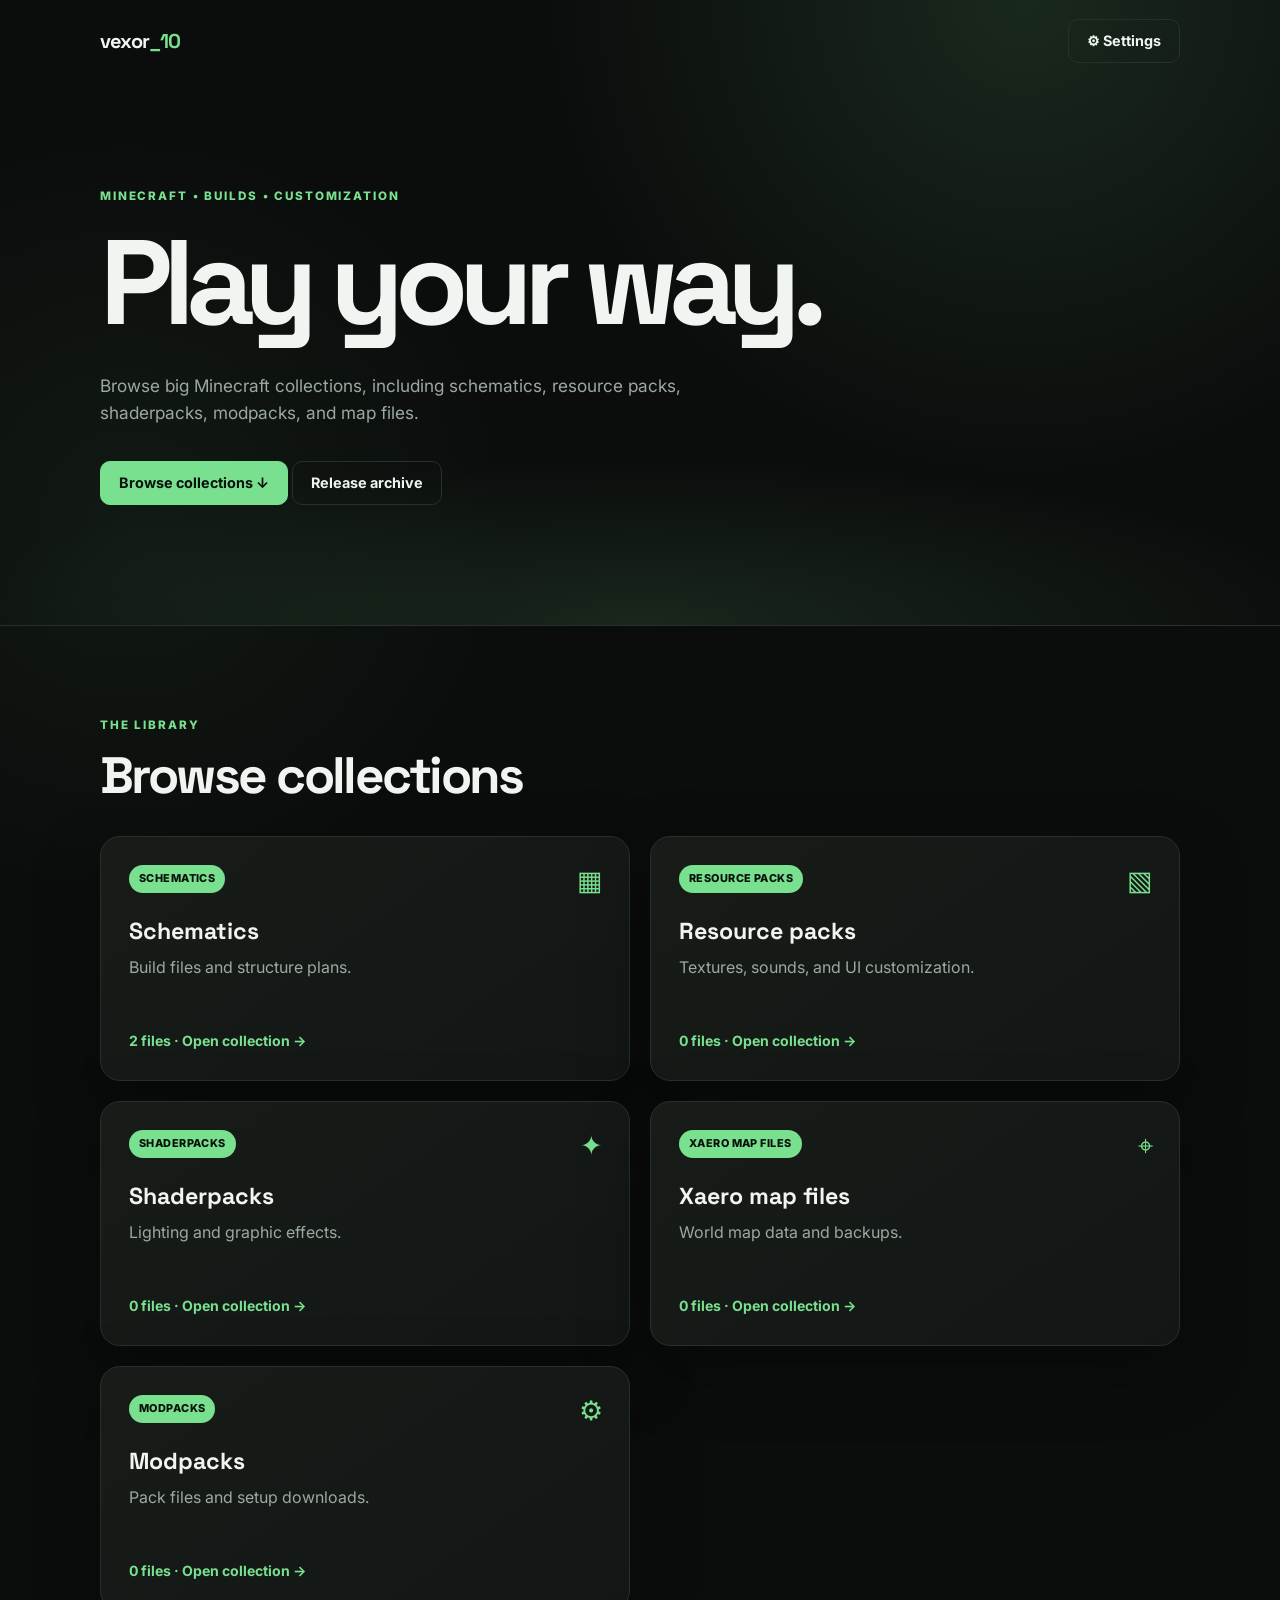
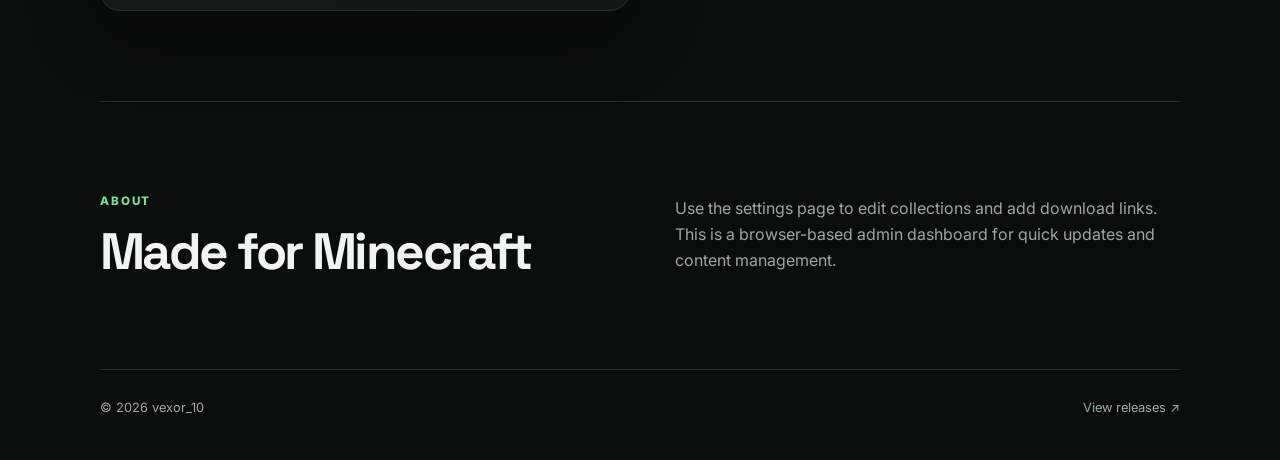
==== admin.html @ bd6b342f "Add browser-based admin settings with password gate and local content management for the Minecraft s" ====
<!doctype html>
<html lang="en">
<head>
  <meta charset="utf-8">
  <meta name="viewport" content="width=device-width, initial-scale=1">
  <meta name="description" content="Minecraft downloads and build collection by vexor_10.">
  <meta name="author" content="vexor_10">
  <meta name="robots" content="index, follow">
  <title>vexor_10 | Minecraft Downloads</title>
  <link rel="stylesheet" href="style.css">
</head>
<body>
  <header class="hero">
    <nav class="nav wrap" aria-label="Main navigation">
      <a class="brand" href="./">vexor<span>_10</span></a>
      <div class="hero-actions">
        <a class="button secondary" href="admin.html">⚙ Settings</a>
      </div>
    </nav>
    <div class="hero-content wrap">
      <p class="eyebrow">MINECRAFT • BUILDS • CUSTOMIZATION</p>
      <h1>Play your way.</h1>
      <p class="subtitle">Browse big Minecraft collections, including schematics, resource packs, shaderpacks, modpacks, and map files.</p>
      <div class="hero-actions">
        <a class="button primary" href="#collections">Browse collections ↓</a>
        <a class="button secondary" href="https://github.com/Shoaib-Ur-Rahman/Minecraft-Webpages/releases" target="_blank" rel="noopener noreferrer">Release archive</a>
      </div>
    </div>
  </header>

  <main class="wrap">
    <section id="collections" class="section">
      <div class="section-heading">
        <div><p class="eyebrow">THE LIBRARY</p><h2>Browse collections</h2></div>
      </div>
      <div id="collection-list" class="grid collection-grid"></div>
    </section>

    <section id="about" class="section info-section">
      <div><p class="eyebrow">ABOUT</p><h2>Made for Minecraft</h2></div>
      <p>Use the settings page to edit collections and add download links. This is a browser-based admin dashboard for quick updates and content management.</p>
    </section>
  </main>

  <footer class="footer wrap">
    <span>© 2026 vexor_10</span>
    <a href="https://github.com/Shoaib-Ur-Rahman/Minecraft-Webpages/releases" target="_blank" rel="noopener noreferrer">View releases ↗</a>
  </footer>

  <script src="site-data.js"></script>
  <script>
    const CATEGORY_META = {
      schematics: { title: 'Schematics', icon: '▦', description: 'Build files and structure plans.' },
      'resource-packs': { title: 'Resource packs', icon: '▧', description: 'Textures, sounds, and UI customization.' },
      shaderpacks: { title: 'Shaderpacks', icon: '✦', description: 'Lighting and graphic effects.' },
      'xaero-maps': { title: 'Xaero map files', icon: '⌖', description: 'World map data and backups.' },
      modpacks: { title: 'Modpacks', icon: '⚙', description: 'Pack files and setup downloads.' }
    };

    function renderCollections() {
      const data = window.MINECRAFT_SITE.loadData();
      const groups = {};
      data.files.forEach((file) => {
        if (!groups[file.category]) groups[file.category] = [];
        groups[file.category].push(file);
      });

      const collectionList = document.getElementById('collection-list');
      collectionList.innerHTML = Object.keys(CATEGORY_META).map((category) => {
        const meta = CATEGORY_META[category];
        const count = (groups[category] || []).length;
        return `
          <a class="card collection-card" href="${category}.html">
            <span class="tag">${meta.title.toUpperCase()}</span>
            <span class="collection-icon">${meta.icon}</span>
            <h3>${meta.title}</h3>
            <p>${meta.description}</p>
            <span class="collection-link">${count} file${count === 1 ? '' : 's'} · Open collection →</span>
          </a>
        `;
      }).join('');
    }

    renderCollections();
  </script>
</body>
</html>
---- style.css ----
@import url('https://fonts.googleapis.com/css2?family=Inter:wght@400;500;600;700;800&family=Space+Grotesk:wght@500;600;700&display=swap');
:root { --bg:#0b0d0c; --panel:#121614; --panel-2:#171c19; --text:#f1f5f2; --muted:#9ca9a1; --accent:#78e08f; --accent-2:#b9f6c5; --line:#28302b; --shadow:0 24px 70px rgba(0,0,0,.32); }
* { box-sizing:border-box; }
html { scroll-behavior:smooth; }
body { margin:0; color:var(--text); background:radial-gradient(circle at 80% 0%,rgba(120,224,143,.13),transparent 30rem),radial-gradient(circle at 10% 25%,rgba(120,224,143,.06),transparent 24rem),var(--bg); font-family:Inter,sans-serif; line-height:1.6; }
a { color:inherit; text-decoration:none; }
a:focus-visible,button:focus-visible { outline:2px solid var(--accent); outline-offset:4px; }
.wrap { width:min(1080px,calc(100% - 40px)); margin:0 auto; }
.hero { min-height:560px; border-bottom:1px solid var(--line); position:relative; overflow:hidden; }
.hero::after { content:""; position:absolute; inset:auto -10% -180px; height:360px; background:radial-gradient(ellipse,rgba(120,224,143,.12),transparent 65%); pointer-events:none; }
.nav { height:82px; display:flex; align-items:center; justify-content:space-between; position:relative; z-index:5; }
.brand { font-family:"Space Grotesk",sans-serif; font-size:1.25rem; font-weight:700; letter-spacing:-.04em; }.brand span { color:var(--accent); }
.menu-button { width:42px; height:42px; border:1px solid var(--line); border-radius:10px; background:var(--panel); color:var(--text); cursor:pointer; font-size:1.1rem; }
.menu-button:hover { border-color:var(--accent); color:var(--accent); }
.site-menu { position:absolute; right:0; top:68px; min-width:190px; padding:8px; border:1px solid var(--line); border-radius:14px; background:rgba(18,22,20,.97); box-shadow:var(--shadow); }.site-menu[hidden] { display:none; }
.site-menu a { display:block; padding:10px 12px; border-radius:8px; color:var(--muted); font-size:.85rem; font-weight:600; }.site-menu a:hover { background:var(--panel-2); color:var(--accent); }
.hero-content { padding:105px 0 120px; position:relative; z-index:1; }.eyebrow { margin:0 0 14px; color:var(--accent); font-size:.73rem; font-weight:800; letter-spacing:.16em; }
h1,h2,h3 { font-family:"Space Grotesk",sans-serif; line-height:1.05; margin:0; }h1 { max-width:800px; font-size:clamp(4rem,10vw,7.5rem); letter-spacing:-.075em; }h2 { font-size:clamp(2rem,5vw,3.2rem); letter-spacing:-.05em; }h3 { font-size:1.45rem; }
.subtitle { max-width:650px; color:var(--muted); font-size:1.08rem; margin:26px 0 34px; }
.button { display:inline-flex; align-items:center; justify-content:center; min-height:44px; padding:0 18px; border-radius:10px; border:1px solid var(--line); font-weight:700; font-size:.9rem; transition:transform .2s,background .2s,border-color .2s; }.button:hover { transform:translateY(-2px); }.primary { background:var(--accent); color:#08100a; border-color:var(--accent); }.primary:hover { background:var(--accent-2); }.secondary { background:transparent; color:var(--text); }.secondary:hover { border-color:var(--accent); color:var(--accent); }
.section { padding:90px 0; }.section-heading { display:flex; align-items:end; justify-content:space-between; gap:20px; margin-bottom:34px; }
.grid { display:grid; grid-template-columns:repeat(2,minmax(0,1fr)); gap:20px; }.card { background:linear-gradient(145deg,var(--panel-2),var(--panel)); border:1px solid var(--line); border-radius:20px; padding:28px; box-shadow:var(--shadow); }
.collection-card { min-height:245px; display:flex; flex-direction:column; position:relative; transition:transform .2s,border-color .2s; }.collection-card:hover { transform:translateY(-4px); border-color:var(--accent); }.collection-card .tag { align-self:flex-start; color:#08100a; background:var(--accent); border-radius:999px; padding:5px 10px; font-size:.68rem; font-weight:800; letter-spacing:.04em; }.collection-icon { position:absolute; top:22px; right:26px; font-size:1.7rem; color:var(--accent); }.collection-card h3 { margin-top:26px; }.collection-card p { color:var(--muted); margin:12px 0 22px; }.collection-link { margin-top:auto; color:var(--accent); font-size:.88rem; font-weight:700; }
.info-section { border-top:1px solid var(--line); display:grid; grid-template-columns:1fr 1fr; gap:70px; align-items:start; }.info-section>p { color:var(--muted); max-width:560px; margin:4px 0 0; }
.footer { padding:28px 0 42px; border-top:1px solid var(--line); color:var(--muted); font-size:.8rem; display:flex; justify-content:space-between; gap:20px; }.footer a:hover { color:var(--accent); }
/* Collection pages */
.breadcrumb { display:inline-block; color:var(--accent); font-size:.9rem; font-weight:700; margin-bottom:22px; }.catalog-status { color:var(--muted); margin:0 0 24px; }.file-grid { display:grid; grid-template-columns:repeat(auto-fit,minmax(min(100%,280px),1fr)); gap:18px; }.file-card { display:flex; flex-direction:column; min-height:260px; padding:22px; background:linear-gradient(145deg,var(--panel-2),var(--panel)); border:1px solid var(--line); border-radius:17px; box-shadow:var(--shadow); }.file-card h3 { font-size:1.15rem; overflow-wrap:anywhere; margin:12px 0 8px; }.file-card p { color:var(--muted); font-size:.84rem; margin:0 0 18px; }.file-kind { color:var(--accent); font-size:.7rem; font-weight:800; letter-spacing:.1em; text-transform:uppercase; }.file-preview { display:block; width:100%; max-height:190px; object-fit:cover; border-radius:11px; margin:0 0 14px; }.file-card .button { margin-top:auto; align-self:flex-start; }.empty-message { color:var(--muted); border:1px dashed var(--line); border-radius:14px; padding:20px; }.catalog-tools { display:flex; flex-wrap:wrap; gap:12px; align-items:center; margin-bottom:25px; }.catalog-search { min-height:44px; flex:1 1 240px; padding:0 14px; color:var(--text); background:var(--panel); border:1px solid var(--line); border-radius:10px; font:inherit; }.catalog-count { color:var(--muted); font-size:.85rem; }
@media(max-width:700px) { .wrap{width:min(100% - 28px,1080px)}.hero{min-height:520px}.hero-content{padding-top:85px}h1{font-size:clamp(3.5rem,19vw,6rem)}.section{padding:68px 0}.grid,.info-section{grid-template-columns:1fr}.info-section{gap:24px}.collection-card{min-height:220px} }
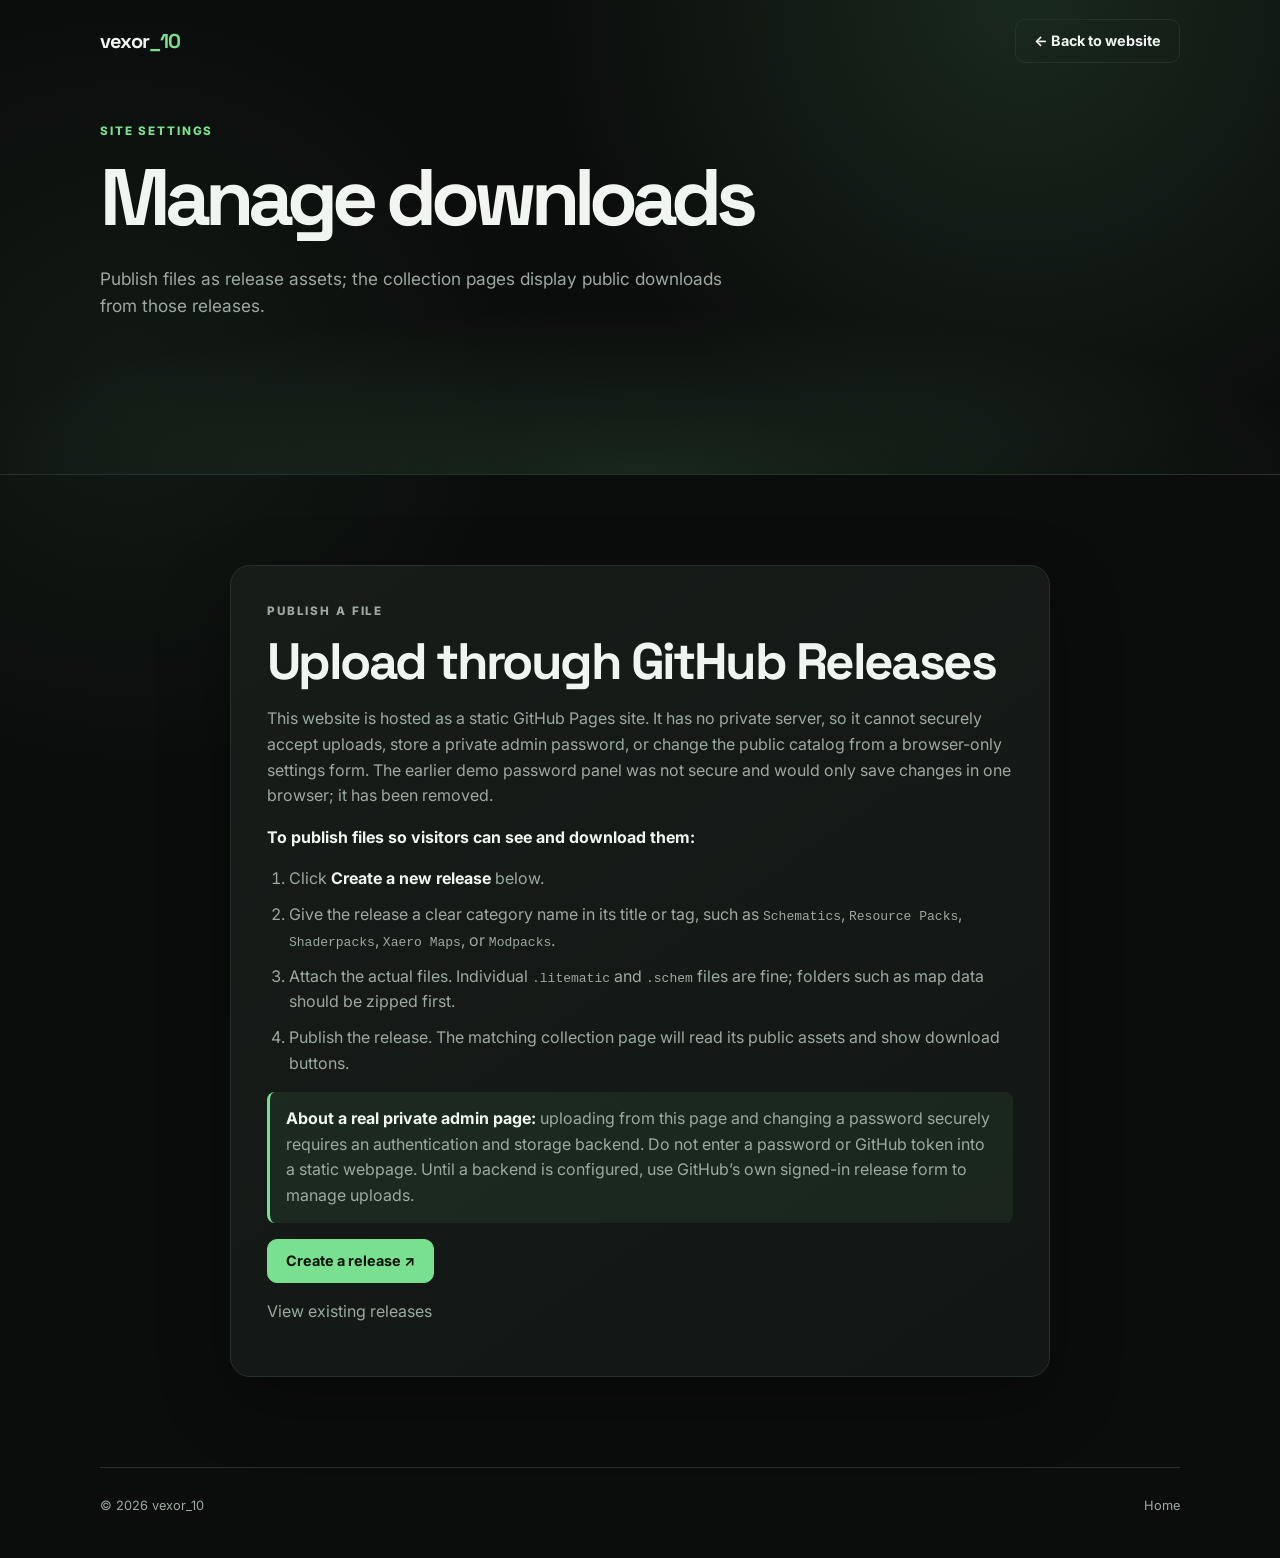
==== commit b9adaa51: "Fix Settings navigation and replace insecure browser-only admin with safe publishing instructions" ====
--- a/admin.html
+++ b/admin.html
@@ -3,85 +3,50 @@
 <head>
   <meta charset="utf-8">
   <meta name="viewport" content="width=device-width, initial-scale=1">
-  <meta name="description" content="Minecraft downloads and build collection by vexor_10.">
-  <meta name="author" content="vexor_10">
-  <meta name="robots" content="index, follow">
-  <title>vexor_10 | Minecraft Downloads</title>
+  <meta name="description" content="Settings and publishing instructions for the vexor_10 Minecraft downloads website.">
+  <meta name="robots" content="noindex, nofollow">
+  <title>Settings | vexor_10 Minecraft Downloads</title>
   <link rel="stylesheet" href="style.css">
+  <style>
+    .settings-content { max-width: 820px; margin: 0 auto; }
+    .settings-card { padding: clamp(22px, 5vw, 36px); background: linear-gradient(145deg, var(--panel-2), var(--panel)); border: 1px solid var(--line); border-radius: 20px; box-shadow: var(--shadow); }
+    .settings-card h2 { margin-bottom: 18px; }
+    .settings-card p, .settings-card li { color: var(--muted); }
+    .settings-card strong { color: var(--text); }
+    .settings-card ol { padding-left: 22px; }
+    .settings-card li { margin: 10px 0; }
+    .warning { padding: 14px 16px; border-left: 3px solid var(--accent); background: rgba(120,224,143,.08); border-radius: 8px; }
+  </style>
 </head>
 <body>
-  <header class="hero">
+  <header class="hero" style="min-height: 330px;">
     <nav class="nav wrap" aria-label="Main navigation">
       <a class="brand" href="./">vexor<span>_10</span></a>
-      <div class="hero-actions">
-        <a class="button secondary" href="admin.html">⚙ Settings</a>
-      </div>
+      <a class="button secondary" href="./">← Back to website</a>
     </nav>
-    <div class="hero-content wrap">
-      <p class="eyebrow">MINECRAFT • BUILDS • CUSTOMIZATION</p>
-      <h1>Play your way.</h1>
-      <p class="subtitle">Browse big Minecraft collections, including schematics, resource packs, shaderpacks, modpacks, and map files.</p>
-      <div class="hero-actions">
-        <a class="button primary" href="#collections">Browse collections ↓</a>
-        <a class="button secondary" href="https://github.com/Shoaib-Ur-Rahman/Minecraft-Webpages/releases" target="_blank" rel="noopener noreferrer">Release archive</a>
-      </div>
+    <div class="hero-content wrap" style="padding-top: 40px;">
+      <p class="eyebrow">SITE SETTINGS</p>
+      <h1 style="font-size:clamp(3rem,8vw,5rem)">Manage downloads</h1>
+      <p class="subtitle">Publish files as release assets; the collection pages display public downloads from those releases.</p>
     </div>
   </header>
-
-  <main class="wrap">
-    <section id="collections" class="section">
-      <div class="section-heading">
-        <div><p class="eyebrow">THE LIBRARY</p><h2>Browse collections</h2></div>
-      </div>
-      <div id="collection-list" class="grid collection-grid"></div>
-    </section>
-
-    <section id="about" class="section info-section">
-      <div><p class="eyebrow">ABOUT</p><h2>Made for Minecraft</h2></div>
-      <p>Use the settings page to edit collections and add download links. This is a browser-based admin dashboard for quick updates and content management.</p>
+  <main class="wrap section settings-content">
+    <section class="settings-card" aria-labelledby="upload-heading">
+      <p class="eyebrow">PUBLISH A FILE</p>
+      <h2 id="upload-heading">Upload through GitHub Releases</h2>
+      <p>This website is hosted as a static GitHub Pages site. It has no private server, so it cannot securely accept uploads, store a private admin password, or change the public catalog from a browser-only settings form. The earlier demo password panel was not secure and would only save changes in one browser; it has been removed.</p>
+      <p><strong>To publish files so visitors can see and download them:</strong></p>
+      <ol>
+        <li>Click <strong>Create a new release</strong> below.</li>
+        <li>Give the release a clear category name in its title or tag, such as <code>Schematics</code>, <code>Resource Packs</code>, <code>Shaderpacks</code>, <code>Xaero Maps</code>, or <code>Modpacks</code>.</li>
+        <li>Attach the actual files. Individual <code>.litematic</code> and <code>.schem</code> files are fine; folders such as map data should be zipped first.</li>
+        <li>Publish the release. The matching collection page will read its public assets and show download buttons.</li>
+      </ol>
+      <p class="warning"><strong>About a real private admin page:</strong> uploading from this page and changing a password securely requires an authentication and storage backend. Do not enter a password or GitHub token into a static webpage. Until a backend is configured, use GitHub’s own signed-in release form to manage uploads.</p>
+      <p><a class="button primary" href="https://github.com/Shoaib-Ur-Rahman/Minecraft-Webpages/releases/new" target="_blank" rel="noopener noreferrer">Create a release ↗</a></p>
+      <p><a href="https://github.com/Shoaib-Ur-Rahman/Minecraft-Webpages/releases" target="_blank" rel="noopener noreferrer">View existing releases</a></p>
     </section>
   </main>
-
-  <footer class="footer wrap">
-    <span>© 2026 vexor_10</span>
-    <a href="https://github.com/Shoaib-Ur-Rahman/Minecraft-Webpages/releases" target="_blank" rel="noopener noreferrer">View releases ↗</a>
-  </footer>
-
-  <script src="site-data.js"></script>
-  <script>
-    const CATEGORY_META = {
-      schematics: { title: 'Schematics', icon: '▦', description: 'Build files and structure plans.' },
-      'resource-packs': { title: 'Resource packs', icon: '▧', description: 'Textures, sounds, and UI customization.' },
-      shaderpacks: { title: 'Shaderpacks', icon: '✦', description: 'Lighting and graphic effects.' },
-      'xaero-maps': { title: 'Xaero map files', icon: '⌖', description: 'World map data and backups.' },
-      modpacks: { title: 'Modpacks', icon: '⚙', description: 'Pack files and setup downloads.' }
-    };
-
-    function renderCollections() {
-      const data = window.MINECRAFT_SITE.loadData();
-      const groups = {};
-      data.files.forEach((file) => {
-        if (!groups[file.category]) groups[file.category] = [];
-        groups[file.category].push(file);
-      });
-
-      const collectionList = document.getElementById('collection-list');
-      collectionList.innerHTML = Object.keys(CATEGORY_META).map((category) => {
-        const meta = CATEGORY_META[category];
-        const count = (groups[category] || []).length;
-        return `
-          <a class="card collection-card" href="${category}.html">
-            <span class="tag">${meta.title.toUpperCase()}</span>
-            <span class="collection-icon">${meta.icon}</span>
-            <h3>${meta.title}</h3>
-            <p>${meta.description}</p>
-            <span class="collection-link">${count} file${count === 1 ? '' : 's'} · Open collection →</span>
-          </a>
-        `;
-      }).join('');
-    }
-
-    renderCollections();
-  </script>
+  <footer class="footer wrap"><span>© 2026 vexor_10</span><a href="./">Home</a></footer>
 </body>
 </html>
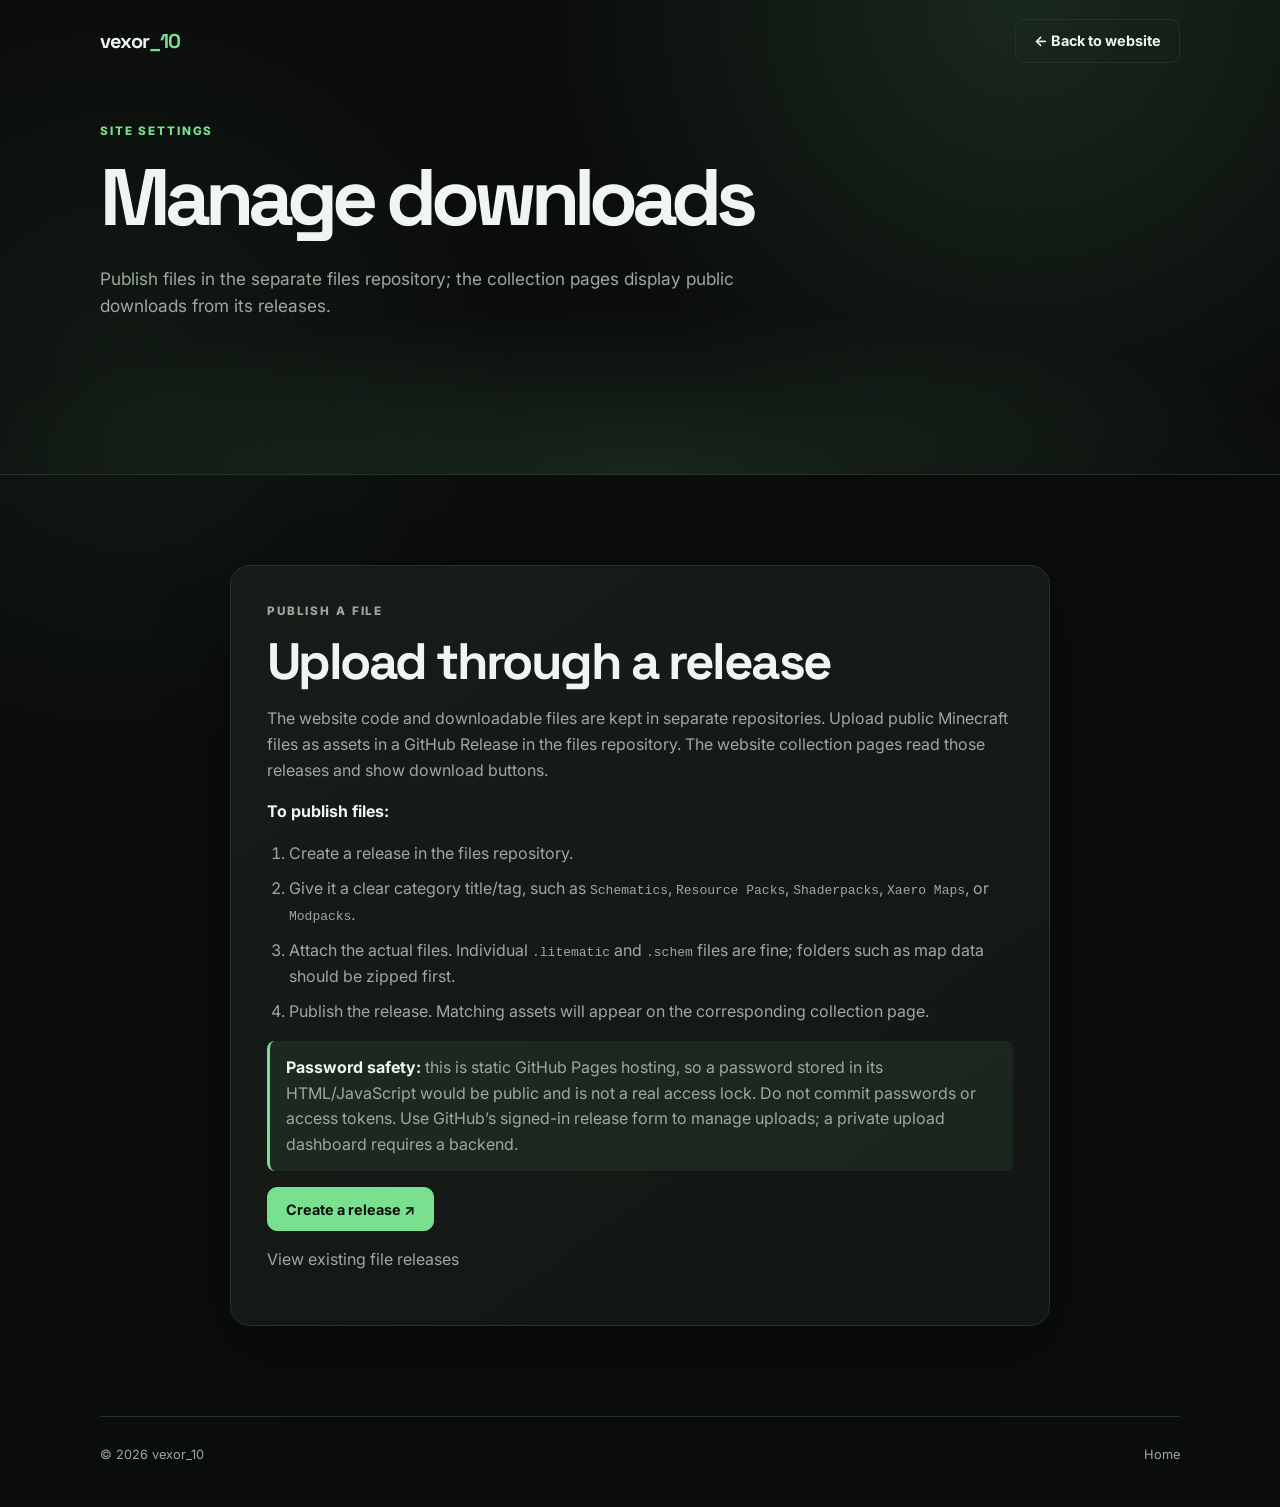
==== commit 3bbbb347: "Use Minecraft_Files releases as the source for public website downloads" ====
--- a/admin.html
+++ b/admin.html
@@ -27,24 +27,24 @@
     <div class="hero-content wrap" style="padding-top: 40px;">
       <p class="eyebrow">SITE SETTINGS</p>
       <h1 style="font-size:clamp(3rem,8vw,5rem)">Manage downloads</h1>
-      <p class="subtitle">Publish files as release assets; the collection pages display public downloads from those releases.</p>
+      <p class="subtitle">Publish files in the separate files repository; the collection pages display public downloads from its releases.</p>
     </div>
   </header>
   <main class="wrap section settings-content">
     <section class="settings-card" aria-labelledby="upload-heading">
       <p class="eyebrow">PUBLISH A FILE</p>
-      <h2 id="upload-heading">Upload through GitHub Releases</h2>
-      <p>This website is hosted as a static GitHub Pages site. It has no private server, so it cannot securely accept uploads, store a private admin password, or change the public catalog from a browser-only settings form. The earlier demo password panel was not secure and would only save changes in one browser; it has been removed.</p>
-      <p><strong>To publish files so visitors can see and download them:</strong></p>
+      <h2 id="upload-heading">Upload through a release</h2>
+      <p>The website code and downloadable files are kept in separate repositories. Upload public Minecraft files as assets in a GitHub Release in the files repository. The website collection pages read those releases and show download buttons.</p>
+      <p><strong>To publish files:</strong></p>
       <ol>
-        <li>Click <strong>Create a new release</strong> below.</li>
-        <li>Give the release a clear category name in its title or tag, such as <code>Schematics</code>, <code>Resource Packs</code>, <code>Shaderpacks</code>, <code>Xaero Maps</code>, or <code>Modpacks</code>.</li>
+        <li>Create a release in the files repository.</li>
+        <li>Give it a clear category title/tag, such as <code>Schematics</code>, <code>Resource Packs</code>, <code>Shaderpacks</code>, <code>Xaero Maps</code>, or <code>Modpacks</code>.</li>
         <li>Attach the actual files. Individual <code>.litematic</code> and <code>.schem</code> files are fine; folders such as map data should be zipped first.</li>
-        <li>Publish the release. The matching collection page will read its public assets and show download buttons.</li>
+        <li>Publish the release. Matching assets will appear on the corresponding collection page.</li>
       </ol>
-      <p class="warning"><strong>About a real private admin page:</strong> uploading from this page and changing a password securely requires an authentication and storage backend. Do not enter a password or GitHub token into a static webpage. Until a backend is configured, use GitHub’s own signed-in release form to manage uploads.</p>
-      <p><a class="button primary" href="https://github.com/Shoaib-Ur-Rahman/Minecraft-Webpages/releases/new" target="_blank" rel="noopener noreferrer">Create a release ↗</a></p>
-      <p><a href="https://github.com/Shoaib-Ur-Rahman/Minecraft-Webpages/releases" target="_blank" rel="noopener noreferrer">View existing releases</a></p>
+      <p class="warning"><strong>Password safety:</strong> this is static GitHub Pages hosting, so a password stored in its HTML/JavaScript would be public and is not a real access lock. Do not commit passwords or access tokens. Use GitHub’s signed-in release form to manage uploads; a private upload dashboard requires a backend.</p>
+      <p><a class="button primary" href="https://github.com/Shoaib-Ur-Rahman/Minecraft_Files/releases/new" target="_blank" rel="noopener noreferrer">Create a release ↗</a></p>
+      <p><a href="https://github.com/Shoaib-Ur-Rahman/Minecraft_Files/releases" target="_blank" rel="noopener noreferrer">View existing file releases</a></p>
     </section>
   </main>
   <footer class="footer wrap"><span>© 2026 vexor_10</span><a href="./">Home</a></footer>
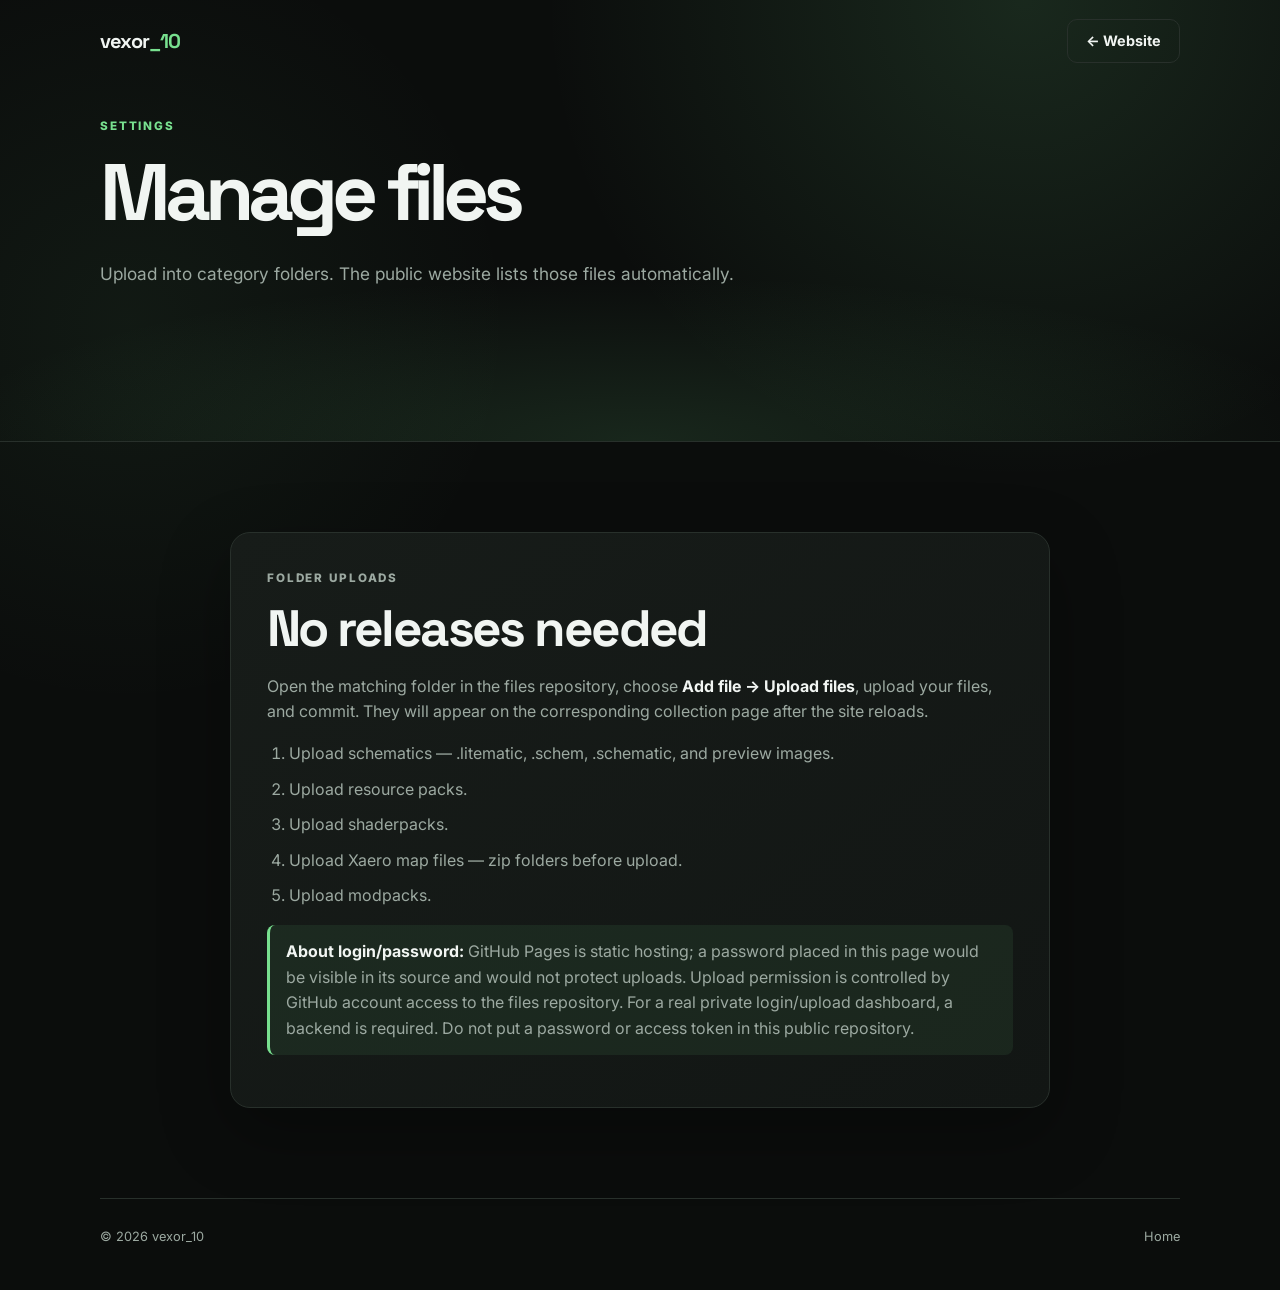
==== commit 57966ba9: "Switch catalog to category folders and remove public repository/release links" ====
--- a/admin.html
+++ b/admin.html
@@ -1,52 +1,26 @@
 <!doctype html>
 <html lang="en">
 <head>
-  <meta charset="utf-8">
-  <meta name="viewport" content="width=device-width, initial-scale=1">
-  <meta name="description" content="Settings and publishing instructions for the vexor_10 Minecraft downloads website.">
-  <meta name="robots" content="noindex, nofollow">
-  <title>Settings | vexor_10 Minecraft Downloads</title>
-  <link rel="stylesheet" href="style.css">
+  <meta charset="utf-8"><meta name="viewport" content="width=device-width, initial-scale=1">
+  <meta name="description" content="Settings for the vexor_10 Minecraft download catalog."><meta name="robots" content="noindex, nofollow">
+  <title>Settings | vexor_10</title><link rel="stylesheet" href="style.css">
   <style>
-    .settings-content { max-width: 820px; margin: 0 auto; }
-    .settings-card { padding: clamp(22px, 5vw, 36px); background: linear-gradient(145deg, var(--panel-2), var(--panel)); border: 1px solid var(--line); border-radius: 20px; box-shadow: var(--shadow); }
-    .settings-card h2 { margin-bottom: 18px; }
-    .settings-card p, .settings-card li { color: var(--muted); }
-    .settings-card strong { color: var(--text); }
-    .settings-card ol { padding-left: 22px; }
-    .settings-card li { margin: 10px 0; }
-    .warning { padding: 14px 16px; border-left: 3px solid var(--accent); background: rgba(120,224,143,.08); border-radius: 8px; }
+    .settings-content{max-width:820px;margin:0 auto}.settings-card{padding:clamp(22px,5vw,36px);background:linear-gradient(145deg,var(--panel-2),var(--panel));border:1px solid var(--line);border-radius:20px;box-shadow:var(--shadow)}.settings-card h2{margin-bottom:18px}.settings-card p,.settings-card li{color:var(--muted)}.settings-card strong{color:var(--text)}.settings-card ol{padding-left:22px}.settings-card li{margin:10px 0}.notice{padding:14px 16px;border-left:3px solid var(--accent);background:rgba(120,224,143,.08);border-radius:8px}
   </style>
 </head>
 <body>
-  <header class="hero" style="min-height: 330px;">
-    <nav class="nav wrap" aria-label="Main navigation">
-      <a class="brand" href="./">vexor<span>_10</span></a>
-      <a class="button secondary" href="./">← Back to website</a>
-    </nav>
-    <div class="hero-content wrap" style="padding-top: 40px;">
-      <p class="eyebrow">SITE SETTINGS</p>
-      <h1 style="font-size:clamp(3rem,8vw,5rem)">Manage downloads</h1>
-      <p class="subtitle">Publish files in the separate files repository; the collection pages display public downloads from its releases.</p>
-    </div>
-  </header>
-  <main class="wrap section settings-content">
-    <section class="settings-card" aria-labelledby="upload-heading">
-      <p class="eyebrow">PUBLISH A FILE</p>
-      <h2 id="upload-heading">Upload through a release</h2>
-      <p>The website code and downloadable files are kept in separate repositories. Upload public Minecraft files as assets in a GitHub Release in the files repository. The website collection pages read those releases and show download buttons.</p>
-      <p><strong>To publish files:</strong></p>
-      <ol>
-        <li>Create a release in the files repository.</li>
-        <li>Give it a clear category title/tag, such as <code>Schematics</code>, <code>Resource Packs</code>, <code>Shaderpacks</code>, <code>Xaero Maps</code>, or <code>Modpacks</code>.</li>
-        <li>Attach the actual files. Individual <code>.litematic</code> and <code>.schem</code> files are fine; folders such as map data should be zipped first.</li>
-        <li>Publish the release. Matching assets will appear on the corresponding collection page.</li>
-      </ol>
-      <p class="warning"><strong>Password safety:</strong> this is static GitHub Pages hosting, so a password stored in its HTML/JavaScript would be public and is not a real access lock. Do not commit passwords or access tokens. Use GitHub’s signed-in release form to manage uploads; a private upload dashboard requires a backend.</p>
-      <p><a class="button primary" href="https://github.com/Shoaib-Ur-Rahman/Minecraft_Files/releases/new" target="_blank" rel="noopener noreferrer">Create a release ↗</a></p>
-      <p><a href="https://github.com/Shoaib-Ur-Rahman/Minecraft_Files/releases" target="_blank" rel="noopener noreferrer">View existing file releases</a></p>
-    </section>
-  </main>
+  <header class="hero" style="min-height:320px"><nav class="nav wrap" aria-label="Main navigation"><a class="brand" href="./">vexor<span>_10</span></a><a class="button secondary" href="./">← Website</a></nav><div class="hero-content wrap" style="padding-top:35px"><p class="eyebrow">SETTINGS</p><h1 style="font-size:clamp(3rem,8vw,5rem)">Manage files</h1><p class="subtitle">Upload into category folders. The public website lists those files automatically.</p></div></header>
+  <main class="wrap section settings-content"><section class="settings-card"><p class="eyebrow">FOLDER UPLOADS</p><h2>No releases needed</h2>
+    <p>Open the matching folder in the files repository, choose <strong>Add file → Upload files</strong>, upload your files, and commit. They will appear on the corresponding collection page after the site reloads.</p>
+    <ol>
+      <li><a href="https://github.com/Shoaib-Ur-Rahman/Minecraft_Files/tree/main/schematics">Upload schematics</a> — .litematic, .schem, .schematic, and preview images.</li>
+      <li><a href="https://github.com/Shoaib-Ur-Rahman/Minecraft_Files/tree/main/resource-packs">Upload resource packs</a>.</li>
+      <li><a href="https://github.com/Shoaib-Ur-Rahman/Minecraft_Files/tree/main/shaderpacks">Upload shaderpacks</a>.</li>
+      <li><a href="https://github.com/Shoaib-Ur-Rahman/Minecraft_Files/tree/main/xaero-maps">Upload Xaero map files</a> — zip folders before upload.</li>
+      <li><a href="https://github.com/Shoaib-Ur-Rahman/Minecraft_Files/tree/main/modpacks">Upload modpacks</a>.</li>
+    </ol>
+    <p class="notice"><strong>About login/password:</strong> GitHub Pages is static hosting; a password placed in this page would be visible in its source and would not protect uploads. Upload permission is controlled by GitHub account access to the files repository. For a real private login/upload dashboard, a backend is required. Do not put a password or access token in this public repository.</p>
+  </section></main>
   <footer class="footer wrap"><span>© 2026 vexor_10</span><a href="./">Home</a></footer>
 </body>
 </html>
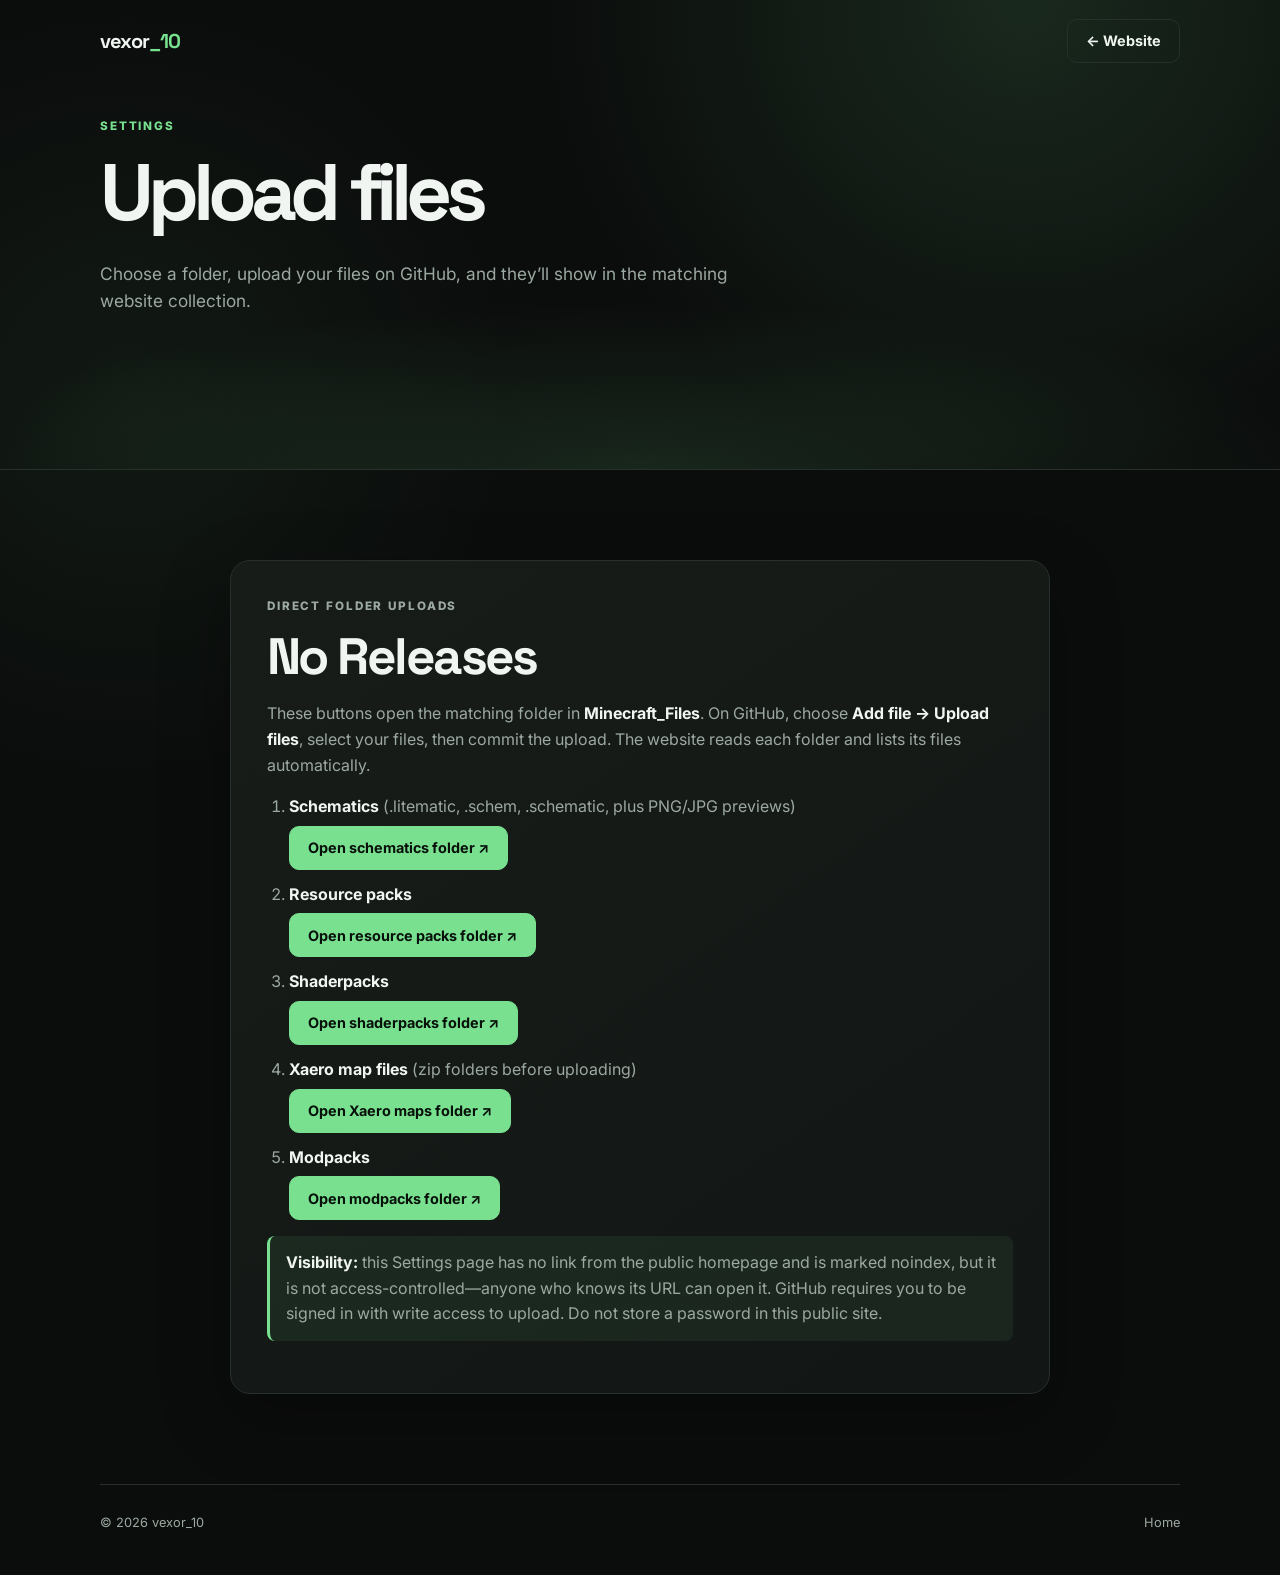
==== commit a5e7c17d: "Hide Settings from homepage and use direct category-folder upload links" ====
--- a/admin.html
+++ b/admin.html
@@ -1,26 +1,43 @@
 <!doctype html>
 <html lang="en">
 <head>
-  <meta charset="utf-8"><meta name="viewport" content="width=device-width, initial-scale=1">
-  <meta name="description" content="Settings for the vexor_10 Minecraft download catalog."><meta name="robots" content="noindex, nofollow">
-  <title>Settings | vexor_10</title><link rel="stylesheet" href="style.css">
+  <meta charset="utf-8">
+  <meta name="viewport" content="width=device-width, initial-scale=1">
+  <meta name="description" content="Private-by-link folder upload shortcuts for the vexor_10 Minecraft catalog.">
+  <meta name="robots" content="noindex, nofollow">
+  <title>Settings | vexor_10</title>
+  <link rel="stylesheet" href="style.css">
   <style>
-    .settings-content{max-width:820px;margin:0 auto}.settings-card{padding:clamp(22px,5vw,36px);background:linear-gradient(145deg,var(--panel-2),var(--panel));border:1px solid var(--line);border-radius:20px;box-shadow:var(--shadow)}.settings-card h2{margin-bottom:18px}.settings-card p,.settings-card li{color:var(--muted)}.settings-card strong{color:var(--text)}.settings-card ol{padding-left:22px}.settings-card li{margin:10px 0}.notice{padding:14px 16px;border-left:3px solid var(--accent);background:rgba(120,224,143,.08);border-radius:8px}
+    .settings-content { max-width: 820px; margin: 0 auto; }
+    .settings-card { padding: clamp(22px, 5vw, 36px); background: linear-gradient(145deg, var(--panel-2), var(--panel)); border: 1px solid var(--line); border-radius: 20px; box-shadow: var(--shadow); }
+    .settings-card h2 { margin-bottom: 18px; }
+    .settings-card p, .settings-card li { color: var(--muted); }
+    .settings-card strong { color: var(--text); }
+    .settings-card ol { padding-left: 22px; }
+    .settings-card li { margin: 12px 0; }
+    .folder-link { margin: 6px 0 0; }
+    .notice { padding: 14px 16px; border-left: 3px solid var(--accent); background: rgba(120,224,143,.08); border-radius: 8px; }
   </style>
 </head>
 <body>
-  <header class="hero" style="min-height:320px"><nav class="nav wrap" aria-label="Main navigation"><a class="brand" href="./">vexor<span>_10</span></a><a class="button secondary" href="./">← Website</a></nav><div class="hero-content wrap" style="padding-top:35px"><p class="eyebrow">SETTINGS</p><h1 style="font-size:clamp(3rem,8vw,5rem)">Manage files</h1><p class="subtitle">Upload into category folders. The public website lists those files automatically.</p></div></header>
-  <main class="wrap section settings-content"><section class="settings-card"><p class="eyebrow">FOLDER UPLOADS</p><h2>No releases needed</h2>
-    <p>Open the matching folder in the files repository, choose <strong>Add file → Upload files</strong>, upload your files, and commit. They will appear on the corresponding collection page after the site reloads.</p>
-    <ol>
-      <li><a href="https://github.com/Shoaib-Ur-Rahman/Minecraft_Files/tree/main/schematics">Upload schematics</a> — .litematic, .schem, .schematic, and preview images.</li>
-      <li><a href="https://github.com/Shoaib-Ur-Rahman/Minecraft_Files/tree/main/resource-packs">Upload resource packs</a>.</li>
-      <li><a href="https://github.com/Shoaib-Ur-Rahman/Minecraft_Files/tree/main/shaderpacks">Upload shaderpacks</a>.</li>
-      <li><a href="https://github.com/Shoaib-Ur-Rahman/Minecraft_Files/tree/main/xaero-maps">Upload Xaero map files</a> — zip folders before upload.</li>
-      <li><a href="https://github.com/Shoaib-Ur-Rahman/Minecraft_Files/tree/main/modpacks">Upload modpacks</a>.</li>
-    </ol>
-    <p class="notice"><strong>About login/password:</strong> GitHub Pages is static hosting; a password placed in this page would be visible in its source and would not protect uploads. Upload permission is controlled by GitHub account access to the files repository. For a real private login/upload dashboard, a backend is required. Do not put a password or access token in this public repository.</p>
-  </section></main>
+  <header class="hero" style="min-height:320px">
+    <nav class="nav wrap" aria-label="Main navigation"><a class="brand" href="./">vexor<span>_10</span></a><a class="button secondary" href="./">← Website</a></nav>
+    <div class="hero-content wrap" style="padding-top:35px"><p class="eyebrow">SETTINGS</p><h1 style="font-size:clamp(3rem,8vw,5rem)">Upload files</h1><p class="subtitle">Choose a folder, upload your files on GitHub, and they’ll show in the matching website collection.</p></div>
+  </header>
+  <main class="wrap section settings-content">
+    <section class="settings-card">
+      <p class="eyebrow">DIRECT FOLDER UPLOADS</p><h2>No Releases</h2>
+      <p>These buttons open the matching folder in <strong>Minecraft_Files</strong>. On GitHub, choose <strong>Add file → Upload files</strong>, select your files, then commit the upload. The website reads each folder and lists its files automatically.</p>
+      <ol>
+        <li><strong>Schematics</strong> (.litematic, .schem, .schematic, plus PNG/JPG previews)<p class="folder-link"><a class="button primary" href="https://github.com/Shoaib-Ur-Rahman/Minecraft_Files/tree/main/schematics" target="_blank" rel="noopener noreferrer">Open schematics folder ↗</a></p></li>
+        <li><strong>Resource packs</strong><p class="folder-link"><a class="button primary" href="https://github.com/Shoaib-Ur-Rahman/Minecraft_Files/tree/main/resource-packs" target="_blank" rel="noopener noreferrer">Open resource packs folder ↗</a></p></li>
+        <li><strong>Shaderpacks</strong><p class="folder-link"><a class="button primary" href="https://github.com/Shoaib-Ur-Rahman/Minecraft_Files/tree/main/shaderpacks" target="_blank" rel="noopener noreferrer">Open shaderpacks folder ↗</a></p></li>
+        <li><strong>Xaero map files</strong> (zip folders before uploading)<p class="folder-link"><a class="button primary" href="https://github.com/Shoaib-Ur-Rahman/Minecraft_Files/tree/main/xaero-maps" target="_blank" rel="noopener noreferrer">Open Xaero maps folder ↗</a></p></li>
+        <li><strong>Modpacks</strong><p class="folder-link"><a class="button primary" href="https://github.com/Shoaib-Ur-Rahman/Minecraft_Files/tree/main/modpacks" target="_blank" rel="noopener noreferrer">Open modpacks folder ↗</a></p></li>
+      </ol>
+      <p class="notice"><strong>Visibility:</strong> this Settings page has no link from the public homepage and is marked noindex, but it is not access-controlled—anyone who knows its URL can open it. GitHub requires you to be signed in with write access to upload. Do not store a password in this public site.</p>
+    </section>
+  </main>
   <footer class="footer wrap"><span>© 2026 vexor_10</span><a href="./">Home</a></footer>
 </body>
 </html>
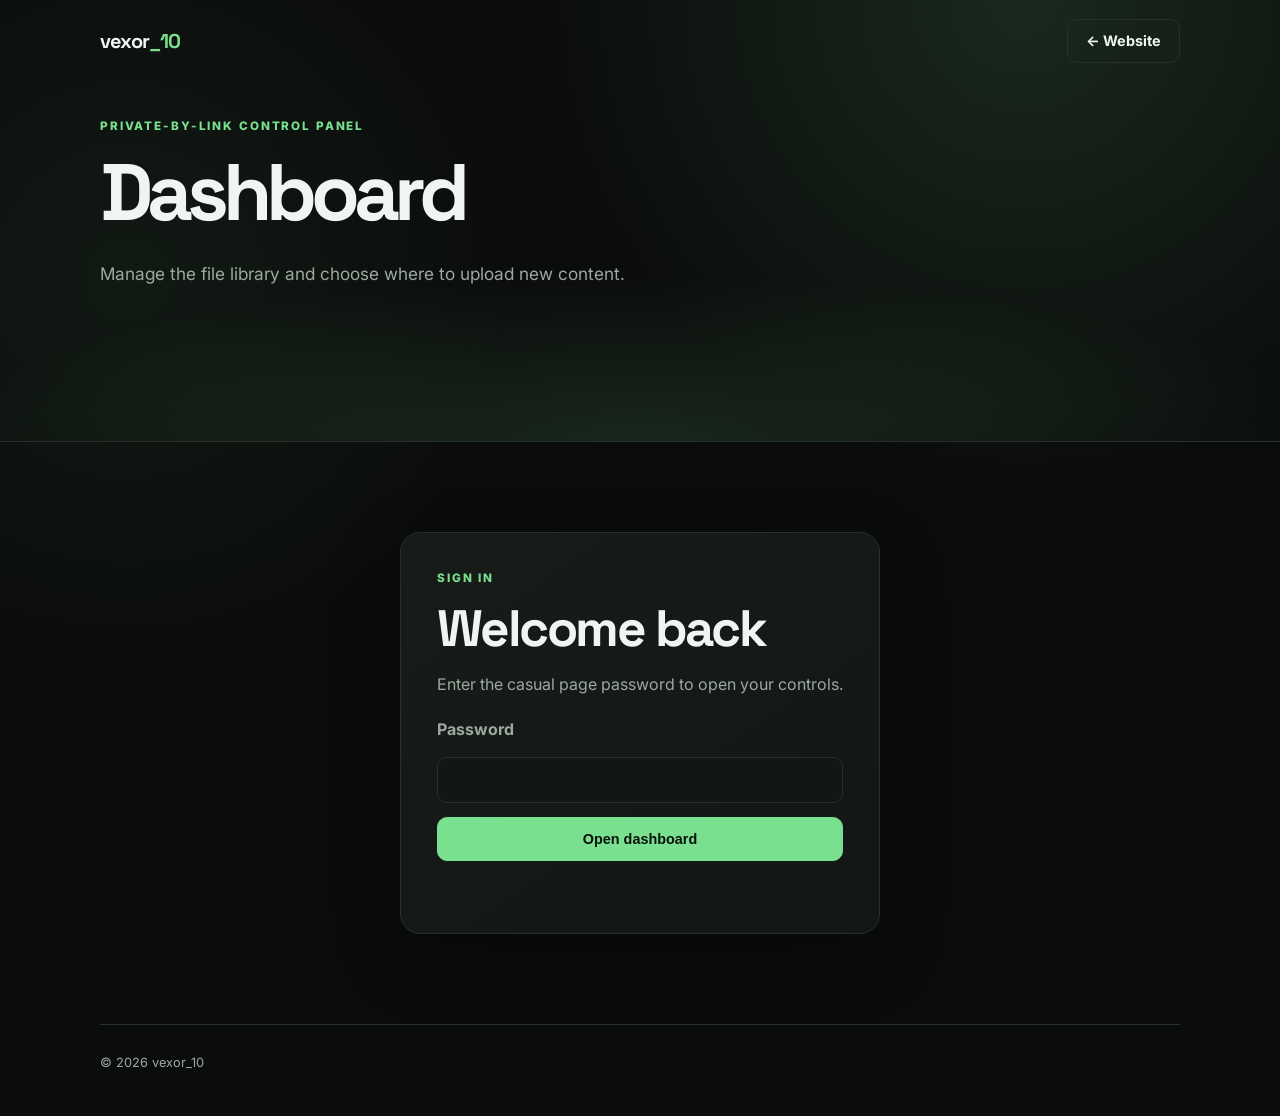
==== commit e9179739: "Add simple client-side password gate and polished file control dashboard" ====
--- a/admin.html
+++ b/admin.html
@@ -3,41 +3,108 @@
 <head>
   <meta charset="utf-8">
   <meta name="viewport" content="width=device-width, initial-scale=1">
-  <meta name="description" content="Private-by-link folder upload shortcuts for the vexor_10 Minecraft catalog.">
+  <meta name="description" content="Casual settings dashboard for the vexor_10 Minecraft catalog.">
   <meta name="robots" content="noindex, nofollow">
-  <title>Settings | vexor_10</title>
+  <title>Control Panel | vexor_10</title>
   <link rel="stylesheet" href="style.css">
   <style>
-    .settings-content { max-width: 820px; margin: 0 auto; }
-    .settings-card { padding: clamp(22px, 5vw, 36px); background: linear-gradient(145deg, var(--panel-2), var(--panel)); border: 1px solid var(--line); border-radius: 20px; box-shadow: var(--shadow); }
-    .settings-card h2 { margin-bottom: 18px; }
-    .settings-card p, .settings-card li { color: var(--muted); }
-    .settings-card strong { color: var(--text); }
-    .settings-card ol { padding-left: 22px; }
-    .settings-card li { margin: 12px 0; }
-    .folder-link { margin: 6px 0 0; }
-    .notice { padding: 14px 16px; border-left: 3px solid var(--accent); background: rgba(120,224,143,.08); border-radius: 8px; }
+    .panel-wrap { max-width: 1000px; margin: 0 auto; }
+    .panel-box { padding: clamp(22px, 4vw, 36px); border: 1px solid var(--line); border-radius: 20px; background: linear-gradient(145deg,var(--panel-2),var(--panel)); box-shadow: var(--shadow); }
+    .login-box { max-width: 480px; margin: 0 auto; }
+    .login-box form { display: grid; gap: 14px; margin-top: 20px; }
+    .login-box label { color: var(--muted); font-weight: 700; }
+    .login-box input { min-height: 46px; padding: 0 14px; border: 1px solid var(--line); border-radius: 10px; background: var(--panel); color: var(--text); font: inherit; }
+    .error { min-height: 1.4em; color: #ff9a9a; }
+    [hidden] { display: none !important; }
+    .dashboard-head { display: flex; justify-content: space-between; align-items: center; gap: 18px; margin-bottom: 24px; }
+    .dashboard-head p { color: var(--muted); margin: 8px 0 0; }
+    .dashboard-grid { display: grid; grid-template-columns: repeat(2,minmax(0,1fr)); gap: 16px; }
+    .control-card { padding: 22px; border: 1px solid var(--line); border-radius: 15px; background: rgba(255,255,255,.025); display: flex; flex-direction: column; min-height: 190px; }
+    .control-card:hover { border-color: var(--accent); }
+    .control-card .icon { color: var(--accent); font-size: 1.5rem; }
+    .control-card h3 { margin: 12px 0 8px; font-size: 1.3rem; }
+    .control-card p { color: var(--muted); margin: 0 0 18px; }
+    .control-card .button { margin-top: auto; align-self: flex-start; }
+    .notice { margin-top: 22px; padding: 14px 16px; border-left: 3px solid var(--accent); border-radius: 8px; background: rgba(120,224,143,.08); color: var(--muted); }
+    .notice strong { color: var(--text); }
+    @media(max-width:650px) { .dashboard-grid { grid-template-columns: 1fr; } .dashboard-head { align-items: flex-start; flex-direction: column; } }
   </style>
 </head>
 <body>
   <header class="hero" style="min-height:320px">
-    <nav class="nav wrap" aria-label="Main navigation"><a class="brand" href="./">vexor<span>_10</span></a><a class="button secondary" href="./">← Website</a></nav>
-    <div class="hero-content wrap" style="padding-top:35px"><p class="eyebrow">SETTINGS</p><h1 style="font-size:clamp(3rem,8vw,5rem)">Upload files</h1><p class="subtitle">Choose a folder, upload your files on GitHub, and they’ll show in the matching website collection.</p></div>
+    <nav class="nav wrap" aria-label="Control panel navigation">
+      <a class="brand" href="./">vexor<span>_10</span></a>
+      <a class="button secondary" href="./">← Website</a>
+    </nav>
+    <div class="hero-content wrap" style="padding-top:35px">
+      <p class="eyebrow">PRIVATE-BY-LINK CONTROL PANEL</p>
+      <h1 style="font-size:clamp(3rem,8vw,5rem)">Dashboard</h1>
+      <p class="subtitle">Manage the file library and choose where to upload new content.</p>
+    </div>
   </header>
-  <main class="wrap section settings-content">
-    <section class="settings-card">
-      <p class="eyebrow">DIRECT FOLDER UPLOADS</p><h2>No Releases</h2>
-      <p>These buttons open the matching folder in <strong>Minecraft_Files</strong>. On GitHub, choose <strong>Add file → Upload files</strong>, select your files, then commit the upload. The website reads each folder and lists its files automatically.</p>
-      <ol>
-        <li><strong>Schematics</strong> (.litematic, .schem, .schematic, plus PNG/JPG previews)<p class="folder-link"><a class="button primary" href="https://github.com/Shoaib-Ur-Rahman/Minecraft_Files/tree/main/schematics" target="_blank" rel="noopener noreferrer">Open schematics folder ↗</a></p></li>
-        <li><strong>Resource packs</strong><p class="folder-link"><a class="button primary" href="https://github.com/Shoaib-Ur-Rahman/Minecraft_Files/tree/main/resource-packs" target="_blank" rel="noopener noreferrer">Open resource packs folder ↗</a></p></li>
-        <li><strong>Shaderpacks</strong><p class="folder-link"><a class="button primary" href="https://github.com/Shoaib-Ur-Rahman/Minecraft_Files/tree/main/shaderpacks" target="_blank" rel="noopener noreferrer">Open shaderpacks folder ↗</a></p></li>
-        <li><strong>Xaero map files</strong> (zip folders before uploading)<p class="folder-link"><a class="button primary" href="https://github.com/Shoaib-Ur-Rahman/Minecraft_Files/tree/main/xaero-maps" target="_blank" rel="noopener noreferrer">Open Xaero maps folder ↗</a></p></li>
-        <li><strong>Modpacks</strong><p class="folder-link"><a class="button primary" href="https://github.com/Shoaib-Ur-Rahman/Minecraft_Files/tree/main/modpacks" target="_blank" rel="noopener noreferrer">Open modpacks folder ↗</a></p></li>
-      </ol>
-      <p class="notice"><strong>Visibility:</strong> this Settings page has no link from the public homepage and is marked noindex, but it is not access-controlled—anyone who knows its URL can open it. GitHub requires you to be signed in with write access to upload. Do not store a password in this public site.</p>
+
+  <main class="wrap section panel-wrap">
+    <section id="login-panel" class="panel-box login-box">
+      <p class="eyebrow">SIGN IN</p>
+      <h2>Welcome back</h2>
+      <p style="color:var(--muted)">Enter the casual page password to open your controls.</p>
+      <form id="login-form">
+        <label for="panel-password">Password</label>
+        <input id="panel-password" type="password" autocomplete="current-password" required>
+        <button class="button primary" type="submit">Open dashboard</button>
+        <span id="login-error" class="error" role="alert"></span>
+      </form>
+    </section>
+
+    <section id="dashboard" class="panel-box" hidden>
+      <div class="dashboard-head">
+        <div><p class="eyebrow">LIBRARY CONTROLS</p><h2>Manage your files</h2><p>Select a category to upload files into its folder.</p></div>
+        <button id="logout" class="button secondary" type="button">Log out</button>
+      </div>
+      <div class="dashboard-grid">
+        <article class="control-card"><span class="icon" aria-hidden="true">▦</span><h3>Schematics</h3><p>Upload .litematic, .schem, .schematic files and preview images.</p><a class="button primary" href="https://github.com/Shoaib-Ur-Rahman/Minecraft_Files/tree/main/schematics" target="_blank" rel="noopener noreferrer">Open folder ↗</a></article>
+        <article class="control-card"><span class="icon" aria-hidden="true">▧</span><h3>Resource packs</h3><p>Upload resource packs and texture packs.</p><a class="button primary" href="https://github.com/Shoaib-Ur-Rahman/Minecraft_Files/tree/main/resource-packs" target="_blank" rel="noopener noreferrer">Open folder ↗</a></article>
+        <article class="control-card"><span class="icon" aria-hidden="true">✦</span><h3>Shaderpacks</h3><p>Upload shader files and related previews.</p><a class="button primary" href="https://github.com/Shoaib-Ur-Rahman/Minecraft_Files/tree/main/shaderpacks" target="_blank" rel="noopener noreferrer">Open folder ↗</a></article>
+        <article class="control-card"><span class="icon" aria-hidden="true">⌖</span><h3>Xaero map files</h3><p>Zip map folders before uploading. Only share world data you intend to make public.</p><a class="button primary" href="https://github.com/Shoaib-Ur-Rahman/Minecraft_Files/tree/main/xaero-maps" target="_blank" rel="noopener noreferrer">Open folder ↗</a></article>
+        <article class="control-card"><span class="icon" aria-hidden="true">⚙</span><h3>Modpacks</h3><p>Upload modpack files and include version details in the filename.</p><a class="button primary" href="https://github.com/Shoaib-Ur-Rahman/Minecraft_Files/tree/main/modpacks" target="_blank" rel="noopener noreferrer">Open folder ↗</a></article>
+      </div>
+      <p class="notice"><strong>How uploads work:</strong> after opening a folder, use GitHub’s “Add file → Upload files,” then commit. These controls do not upload directly from this page. The password is a simple browser-side gate and is visible in the page source; it does not secure public files or replace GitHub permissions.</p>
     </section>
   </main>
-  <footer class="footer wrap"><span>© 2026 vexor_10</span><a href="./">Home</a></footer>
+  <footer class="footer wrap"><span>© 2026 vexor_10</span></footer>
+
+  <script>
+    // Simple client-side convenience check only; not authentication.
+    const DASHBOARD_PASSWORD = 'vexor10';
+    const loginPanel = document.querySelector('#login-panel');
+    const dashboard = document.querySelector('#dashboard');
+    const sessionKey = 'vexor_dashboard_open';
+
+    function showDashboard() {
+      loginPanel.hidden = true;
+      dashboard.hidden = false;
+      sessionStorage.setItem(sessionKey, 'yes');
+    }
+
+    if (sessionStorage.getItem(sessionKey) === 'yes') showDashboard();
+
+    document.querySelector('#login-form').addEventListener('submit', (event) => {
+      event.preventDefault();
+      const entered = document.querySelector('#panel-password').value;
+      if (entered === DASHBOARD_PASSWORD) {
+        document.querySelector('#login-error').textContent = '';
+        showDashboard();
+      } else {
+        document.querySelector('#login-error').textContent = 'Incorrect password. Try again.';
+      }
+    });
+
+    document.querySelector('#logout').addEventListener('click', () => {
+      sessionStorage.removeItem(sessionKey);
+      dashboard.hidden = true;
+      loginPanel.hidden = false;
+      document.querySelector('#panel-password').value = '';
+    });
+  </script>
 </body>
 </html>
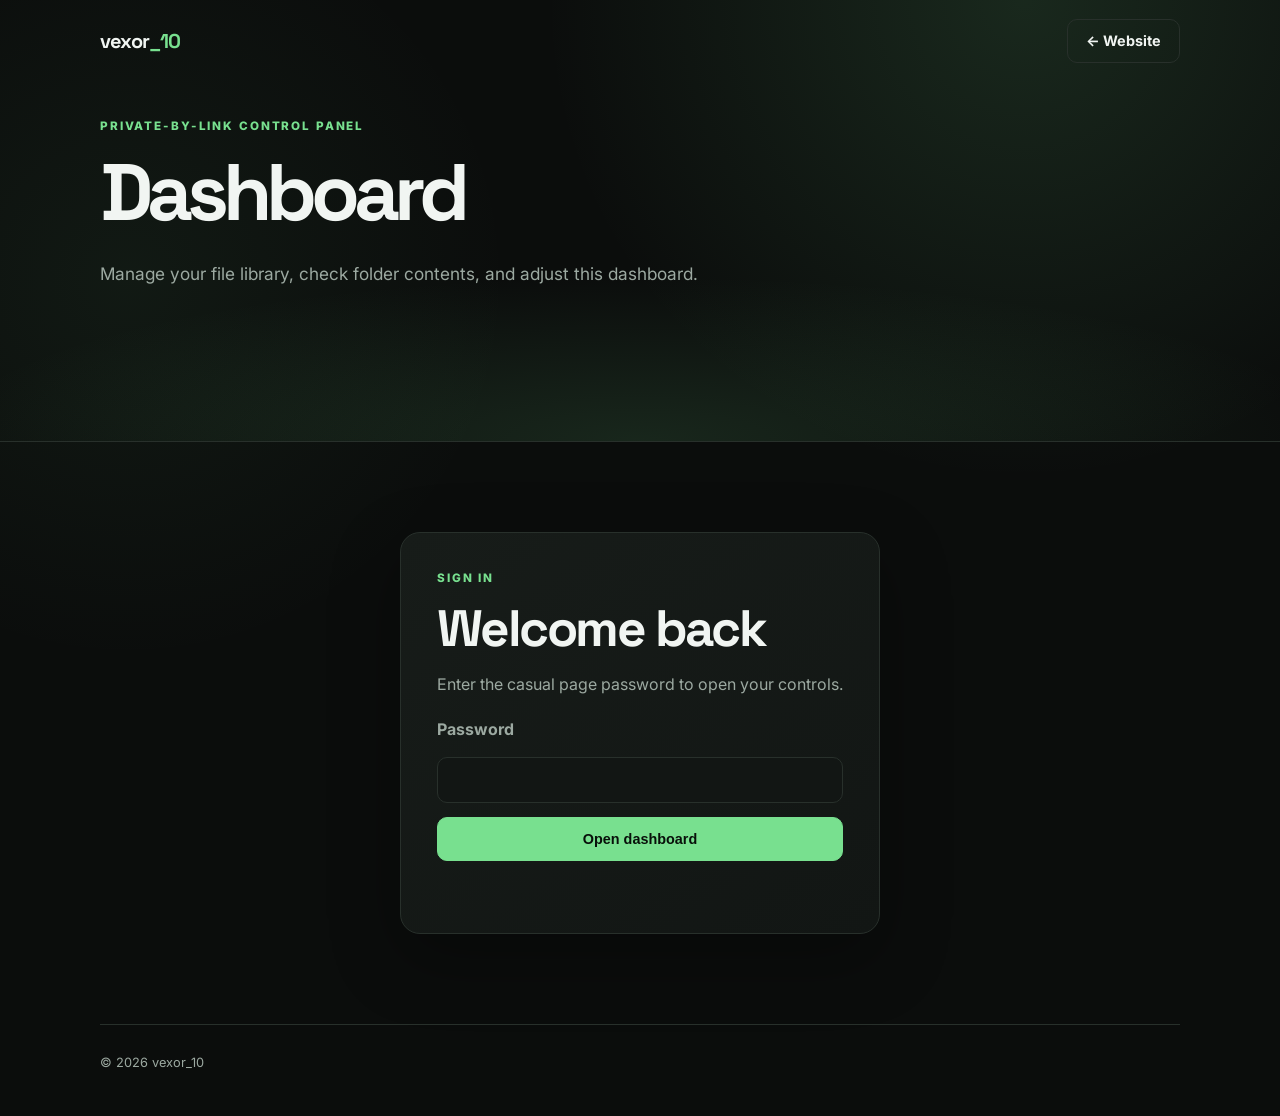
==== commit 26b84f92: "Add dashboard tabs, folder status controls, search, and local preferences" ====
--- a/admin.html
+++ b/admin.html
@@ -8,26 +8,45 @@
   <title>Control Panel | vexor_10</title>
   <link rel="stylesheet" href="style.css">
   <style>
-    .panel-wrap { max-width: 1000px; margin: 0 auto; }
+    .panel-wrap { max-width: 1080px; margin: 0 auto; }
     .panel-box { padding: clamp(22px, 4vw, 36px); border: 1px solid var(--line); border-radius: 20px; background: linear-gradient(145deg,var(--panel-2),var(--panel)); box-shadow: var(--shadow); }
     .login-box { max-width: 480px; margin: 0 auto; }
     .login-box form { display: grid; gap: 14px; margin-top: 20px; }
     .login-box label { color: var(--muted); font-weight: 700; }
-    .login-box input { min-height: 46px; padding: 0 14px; border: 1px solid var(--line); border-radius: 10px; background: var(--panel); color: var(--text); font: inherit; }
+    .login-box input, .settings-input { min-height: 46px; padding: 0 14px; border: 1px solid var(--line); border-radius: 10px; background: var(--panel); color: var(--text); font: inherit; }
     .error { min-height: 1.4em; color: #ff9a9a; }
     [hidden] { display: none !important; }
-    .dashboard-head { display: flex; justify-content: space-between; align-items: center; gap: 18px; margin-bottom: 24px; }
-    .dashboard-head p { color: var(--muted); margin: 8px 0 0; }
-    .dashboard-grid { display: grid; grid-template-columns: repeat(2,minmax(0,1fr)); gap: 16px; }
-    .control-card { padding: 22px; border: 1px solid var(--line); border-radius: 15px; background: rgba(255,255,255,.025); display: flex; flex-direction: column; min-height: 190px; }
-    .control-card:hover { border-color: var(--accent); }
-    .control-card .icon { color: var(--accent); font-size: 1.5rem; }
-    .control-card h3 { margin: 12px 0 8px; font-size: 1.3rem; }
-    .control-card p { color: var(--muted); margin: 0 0 18px; }
-    .control-card .button { margin-top: auto; align-self: flex-start; }
-    .notice { margin-top: 22px; padding: 14px 16px; border-left: 3px solid var(--accent); border-radius: 8px; background: rgba(120,224,143,.08); color: var(--muted); }
-    .notice strong { color: var(--text); }
-    @media(max-width:650px) { .dashboard-grid { grid-template-columns: 1fr; } .dashboard-head { align-items: flex-start; flex-direction: column; } }
+    .dashboard-head { display:flex; justify-content:space-between; align-items:center; gap:18px; margin-bottom:24px; }
+    .dashboard-head p { color:var(--muted); margin:8px 0 0; }
+    .dash-nav { display:flex; flex-wrap:wrap; gap:8px; padding:8px; margin-bottom:24px; border:1px solid var(--line); border-radius:14px; background:rgba(255,255,255,.02); }
+    .dash-tab { border:1px solid transparent; border-radius:9px; padding:10px 14px; color:var(--muted); background:transparent; font:inherit; font-weight:700; cursor:pointer; }
+    .dash-tab[aria-selected="true"] { color:var(--text); background:var(--panel-2); border-color:var(--line); }
+    .dash-tab:focus-visible { outline:2px solid var(--accent); outline-offset:2px; }
+    .stats-grid { display:grid; grid-template-columns:repeat(3,minmax(0,1fr)); gap:14px; margin-bottom:22px; }
+    .stat-card { padding:18px; border:1px solid var(--line); border-radius:14px; background:rgba(255,255,255,.025); }
+    .stat-card span { display:block; color:var(--muted); font-size:.82rem; }
+    .stat-card strong { display:block; margin-top:7px; color:var(--accent); font:700 1.7rem "Space Grotesk",sans-serif; }
+    .dashboard-grid { display:grid; grid-template-columns:repeat(2,minmax(0,1fr)); gap:16px; }
+    .control-card { padding:22px; border:1px solid var(--line); border-radius:15px; background:rgba(255,255,255,.025); display:flex; flex-direction:column; min-height:210px; transition:border-color .2s,transform .2s; }
+    .control-card:hover { border-color:var(--accent); transform:translateY(-2px); }
+    .control-card .icon { color:var(--accent); font-size:1.5rem; }
+    .control-card h3 { margin:12px 0 8px; font-size:1.3rem; }
+    .control-card p { color:var(--muted); margin:0 0 12px; }
+    .folder-status { color:var(--muted); font-size:.8rem; margin-bottom:14px; }
+    .control-card .button { margin-top:auto; align-self:flex-start; }
+    .toolbar { display:flex; flex-wrap:wrap; align-items:center; gap:12px; margin:0 0 18px; }
+    .toolbar .settings-input { flex:1 1 220px; }
+    .status-line { color:var(--muted); font-size:.88rem; }
+    .preferences { display:grid; gap:14px; }
+    .preference-row { display:flex; justify-content:space-between; align-items:center; gap:16px; padding:18px 0; border-bottom:1px solid var(--line); }
+    .preference-row:last-child { border-bottom:0; }
+    .preference-row p { margin:5px 0 0; color:var(--muted); font-size:.88rem; }
+    .preference-row input { width:20px; height:20px; accent-color:var(--accent); flex:0 0 auto; }
+    .notice { margin-top:22px; padding:14px 16px; border-left:3px solid var(--accent); border-radius:8px; background:rgba(120,224,143,.08); color:var(--muted); }
+    .notice strong { color:var(--text); }
+    .compact .control-card { min-height:165px; padding:16px; }
+    .reduced-motion *, .reduced-motion *::before, .reduced-motion *::after { scroll-behavior:auto !important; animation-duration:.01ms !important; transition-duration:.01ms !important; }
+    @media(max-width:650px) { .dashboard-grid,.stats-grid { grid-template-columns:1fr; } .dashboard-head { align-items:flex-start; flex-direction:column; } }
   </style>
 </head>
 <body>
@@ -39,7 +58,7 @@
     <div class="hero-content wrap" style="padding-top:35px">
       <p class="eyebrow">PRIVATE-BY-LINK CONTROL PANEL</p>
       <h1 style="font-size:clamp(3rem,8vw,5rem)">Dashboard</h1>
-      <p class="subtitle">Manage the file library and choose where to upload new content.</p>
+      <p class="subtitle">Manage your file library, check folder contents, and adjust this dashboard.</p>
     </div>
   </header>
 
@@ -58,17 +77,52 @@
 
     <section id="dashboard" class="panel-box" hidden>
       <div class="dashboard-head">
-        <div><p class="eyebrow">LIBRARY CONTROLS</p><h2>Manage your files</h2><p>Select a category to upload files into its folder.</p></div>
+        <div><p class="eyebrow">LIBRARY CONTROLS</p><h2>Manage your files</h2><p>Choose an area below to manage your catalog.</p></div>
         <button id="logout" class="button secondary" type="button">Log out</button>
       </div>
-      <div class="dashboard-grid">
-        <article class="control-card"><span class="icon" aria-hidden="true">▦</span><h3>Schematics</h3><p>Upload .litematic, .schem, .schematic files and preview images.</p><a class="button primary" href="https://github.com/Shoaib-Ur-Rahman/Minecraft_Files/tree/main/schematics" target="_blank" rel="noopener noreferrer">Open folder ↗</a></article>
-        <article class="control-card"><span class="icon" aria-hidden="true">▧</span><h3>Resource packs</h3><p>Upload resource packs and texture packs.</p><a class="button primary" href="https://github.com/Shoaib-Ur-Rahman/Minecraft_Files/tree/main/resource-packs" target="_blank" rel="noopener noreferrer">Open folder ↗</a></article>
-        <article class="control-card"><span class="icon" aria-hidden="true">✦</span><h3>Shaderpacks</h3><p>Upload shader files and related previews.</p><a class="button primary" href="https://github.com/Shoaib-Ur-Rahman/Minecraft_Files/tree/main/shaderpacks" target="_blank" rel="noopener noreferrer">Open folder ↗</a></article>
-        <article class="control-card"><span class="icon" aria-hidden="true">⌖</span><h3>Xaero map files</h3><p>Zip map folders before uploading. Only share world data you intend to make public.</p><a class="button primary" href="https://github.com/Shoaib-Ur-Rahman/Minecraft_Files/tree/main/xaero-maps" target="_blank" rel="noopener noreferrer">Open folder ↗</a></article>
-        <article class="control-card"><span class="icon" aria-hidden="true">⚙</span><h3>Modpacks</h3><p>Upload modpack files and include version details in the filename.</p><a class="button primary" href="https://github.com/Shoaib-Ur-Rahman/Minecraft_Files/tree/main/modpacks" target="_blank" rel="noopener noreferrer">Open folder ↗</a></article>
-      </div>
-      <p class="notice"><strong>How uploads work:</strong> after opening a folder, use GitHub’s “Add file → Upload files,” then commit. These controls do not upload directly from this page. The password is a simple browser-side gate and is visible in the page source; it does not secure public files or replace GitHub permissions.</p>
+
+      <nav class="dash-nav" role="tablist" aria-label="Dashboard sections">
+        <button class="dash-tab" type="button" role="tab" id="tab-overview" aria-controls="section-overview" aria-selected="true" data-tab="overview">Overview</button>
+        <button class="dash-tab" type="button" role="tab" id="tab-uploads" aria-controls="section-uploads" aria-selected="false" data-tab="uploads">File folders</button>
+        <button class="dash-tab" type="button" role="tab" id="tab-preferences" aria-controls="section-preferences" aria-selected="false" data-tab="preferences">Preferences</button>
+      </nav>
+
+      <section id="section-overview" role="tabpanel" aria-labelledby="tab-overview">
+        <div class="stats-grid">
+          <article class="stat-card"><span>Category folders</span><strong>5</strong></article>
+          <article class="stat-card"><span>Files found</span><strong id="files-total">—</strong></article>
+          <article class="stat-card"><span>Last checked</span><strong id="last-checked" style="font-size:1rem">Not checked</strong></article>
+        </div>
+        <div class="toolbar"><button id="refresh-folders" class="button primary" type="button">↻ Check folders</button><a class="button secondary" href="./">View public website ↗</a><span id="refresh-status" class="status-line" aria-live="polite">Folder counts load when checked.</span></div>
+        <h3 style="margin:26px 0 14px">Quick actions</h3>
+        <div class="dashboard-grid">
+          <article class="control-card"><span class="icon" aria-hidden="true">⬆</span><h3>Upload a file</h3><p>Open the correct category folder and use GitHub’s “Add file → Upload files”.</p><button class="button secondary" type="button" data-open-tab="uploads">Choose a folder →</button></article>
+          <article class="control-card"><span class="icon" aria-hidden="true">◉</span><h3>Check the catalog</h3><p>Open the public page and confirm the file appears in its category.</p><a class="button secondary" href="./">Preview website ↗</a></article>
+        </div>
+      </section>
+
+      <section id="section-uploads" role="tabpanel" aria-labelledby="tab-uploads" hidden>
+        <div class="toolbar"><input id="folder-search" class="settings-input" type="search" placeholder="Filter categories…" aria-label="Filter upload categories"><span class="status-line">Select a folder, upload, then commit on GitHub.</span></div>
+        <div class="dashboard-grid" id="folder-grid">
+          <article class="control-card" data-category="schematics"><span class="icon" aria-hidden="true">▦</span><h3>Schematics</h3><p>Build files and optional preview images.</p><span class="folder-status" data-count="schematics">Count not checked</span><a class="button primary" href="https://github.com/Shoaib-Ur-Rahman/Minecraft_Files/tree/main/schematics" target="_blank" rel="noopener noreferrer">Open folder ↗</a></article>
+          <article class="control-card" data-category="resource packs"><span class="icon" aria-hidden="true">▧</span><h3>Resource packs</h3><p>Resource and texture packs.</p><span class="folder-status" data-count="resource-packs">Count not checked</span><a class="button primary" href="https://github.com/Shoaib-Ur-Rahman/Minecraft_Files/tree/main/resource-packs" target="_blank" rel="noopener noreferrer">Open folder ↗</a></article>
+          <article class="control-card" data-category="shaderpacks"><span class="icon" aria-hidden="true">✦</span><h3>Shaderpacks</h3><p>Shader files and related previews.</p><span class="folder-status" data-count="shaderpacks">Count not checked</span><a class="button primary" href="https://github.com/Shoaib-Ur-Rahman/Minecraft_Files/tree/main/shaderpacks" target="_blank" rel="noopener noreferrer">Open folder ↗</a></article>
+          <article class="control-card" data-category="xaero maps"><span class="icon" aria-hidden="true">⌖</span><h3>Xaero map files</h3><p>Zip map folders before uploading; only share world data meant to be public.</p><span class="folder-status" data-count="xaero-maps">Count not checked</span><a class="button primary" href="https://github.com/Shoaib-Ur-Rahman/Minecraft_Files/tree/main/xaero-maps" target="_blank" rel="noopener noreferrer">Open folder ↗</a></article>
+          <article class="control-card" data-category="modpacks"><span class="icon" aria-hidden="true">⚙</span><h3>Modpacks</h3><p>Pack files and version information.</p><span class="folder-status" data-count="modpacks">Count not checked</span><a class="button primary" href="https://github.com/Shoaib-Ur-Rahman/Minecraft_Files/tree/main/modpacks" target="_blank" rel="noopener noreferrer">Open folder ↗</a></article>
+        </div>
+      </section>
+
+      <section id="section-preferences" role="tabpanel" aria-labelledby="tab-preferences" hidden>
+        <h3>Dashboard preferences</h3>
+        <p style="color:var(--muted)">These options apply only in this browser and do not change the public website.</p>
+        <div class="preferences">
+          <label class="preference-row"><span><strong>Compact folder cards</strong><p>Use a tighter layout in the folder controls.</p></span><input id="compact-toggle" type="checkbox"></label>
+          <label class="preference-row"><span><strong>Reduce motion</strong><p>Turn off most decorative transitions in this dashboard.</p></span><input id="motion-toggle" type="checkbox"></label>
+        </div>
+        <div class="toolbar" style="margin-top:24px"><button id="reset-preferences" class="button secondary" type="button">Reset dashboard preferences</button></div>
+      </section>
+
+      <p class="notice"><strong>Note:</strong> this is a lightweight browser dashboard. Its password check is client-side and visible in the page source; it is not real security. GitHub account permissions control who can upload to the public files repository.</p>
     </section>
   </main>
   <footer class="footer wrap"><span>© 2026 vexor_10</span></footer>
@@ -79,6 +133,8 @@
     const loginPanel = document.querySelector('#login-panel');
     const dashboard = document.querySelector('#dashboard');
     const sessionKey = 'vexor_dashboard_open';
+    const preferenceKey = 'vexor_dashboard_preferences';
+    const categories = ['schematics', 'resource-packs', 'shaderpacks', 'xaero-maps', 'modpacks'];
 
     function showDashboard() {
       loginPanel.hidden = true;
@@ -86,7 +142,63 @@
       sessionStorage.setItem(sessionKey, 'yes');
     }
 
+    function selectTab(name) {
+      document.querySelectorAll('.dash-tab').forEach((tab) => {
+        const selected = tab.dataset.tab === name;
+        tab.setAttribute('aria-selected', String(selected));
+        tab.tabIndex = selected ? 0 : -1;
+      });
+      document.querySelectorAll('[role="tabpanel"]').forEach((panel) => {
+        panel.hidden = panel.id !== `section-${name}`;
+      });
+    }
+
+    function loadPreferences() {
+      let prefs = {};
+      try { prefs = JSON.parse(localStorage.getItem(preferenceKey) || '{}'); } catch (_) { prefs = {}; }
+      document.querySelector('#compact-toggle').checked = Boolean(prefs.compact);
+      document.querySelector('#motion-toggle').checked = Boolean(prefs.reduceMotion);
+      document.querySelector('#folder-grid').classList.toggle('compact', Boolean(prefs.compact));
+      document.body.classList.toggle('reduced-motion', Boolean(prefs.reduceMotion));
+    }
+
+    function savePreferences() {
+      const prefs = {
+        compact: document.querySelector('#compact-toggle').checked,
+        reduceMotion: document.querySelector('#motion-toggle').checked
+      };
+      localStorage.setItem(preferenceKey, JSON.stringify(prefs));
+      loadPreferences();
+    }
+
+    async function refreshFolderCounts() {
+      const button = document.querySelector('#refresh-folders');
+      const status = document.querySelector('#refresh-status');
+      button.disabled = true;
+      status.textContent = 'Checking public folders…';
+      let total = 0;
+      try {
+        const results = await Promise.all(categories.map(async (category) => {
+          const response = await fetch(`https://api.github.com/repos/Shoaib-Ur-Rahman/Minecraft_Files/contents/${category}?ref=main`, { headers: { Accept: 'application/vnd.github+json' } });
+          if (!response.ok) throw new Error('Folder check failed');
+          const contents = await response.json();
+          const count = contents.filter((item) => item.type === 'file' && item.name.toLowerCase() !== 'readme.md').length;
+          document.querySelector(`[data-count="${category}"]`).textContent = `${count} file${count === 1 ? '' : 's'} found`;
+          return count;
+        }));
+        total = results.reduce((sum, count) => sum + count, 0);
+        document.querySelector('#files-total').textContent = total;
+        document.querySelector('#last-checked').textContent = new Date().toLocaleTimeString([], { hour: 'numeric', minute: '2-digit' });
+        status.textContent = 'Folder status updated.';
+      } catch (_) {
+        status.textContent = 'Could not check every folder. They may still be opened directly.';
+      } finally {
+        button.disabled = false;
+      }
+    }
+
     if (sessionStorage.getItem(sessionKey) === 'yes') showDashboard();
+    loadPreferences();
 
     document.querySelector('#login-form').addEventListener('submit', (event) => {
       event.preventDefault();
@@ -105,6 +217,22 @@
       loginPanel.hidden = false;
       document.querySelector('#panel-password').value = '';
     });
+
+    document.querySelectorAll('.dash-tab').forEach((tab) => tab.addEventListener('click', () => selectTab(tab.dataset.tab)));
+    document.querySelectorAll('[data-open-tab]').forEach((button) => button.addEventListener('click', () => selectTab(button.dataset.openTab)));
+    document.querySelector('#refresh-folders').addEventListener('click', refreshFolderCounts);
+    document.querySelector('#folder-search').addEventListener('input', (event) => {
+      const query = event.target.value.trim().toLowerCase();
+      document.querySelectorAll('#folder-grid [data-category]').forEach((card) => {
+        card.hidden = !card.dataset.category.includes(query);
+      });
+    });
+    document.querySelector('#compact-toggle').addEventListener('change', savePreferences);
+    document.querySelector('#motion-toggle').addEventListener('change', savePreferences);
+    document.querySelector('#reset-preferences').addEventListener('click', () => {
+      localStorage.removeItem(preferenceKey);
+      loadPreferences();
+    });
   </script>
 </body>
 </html>
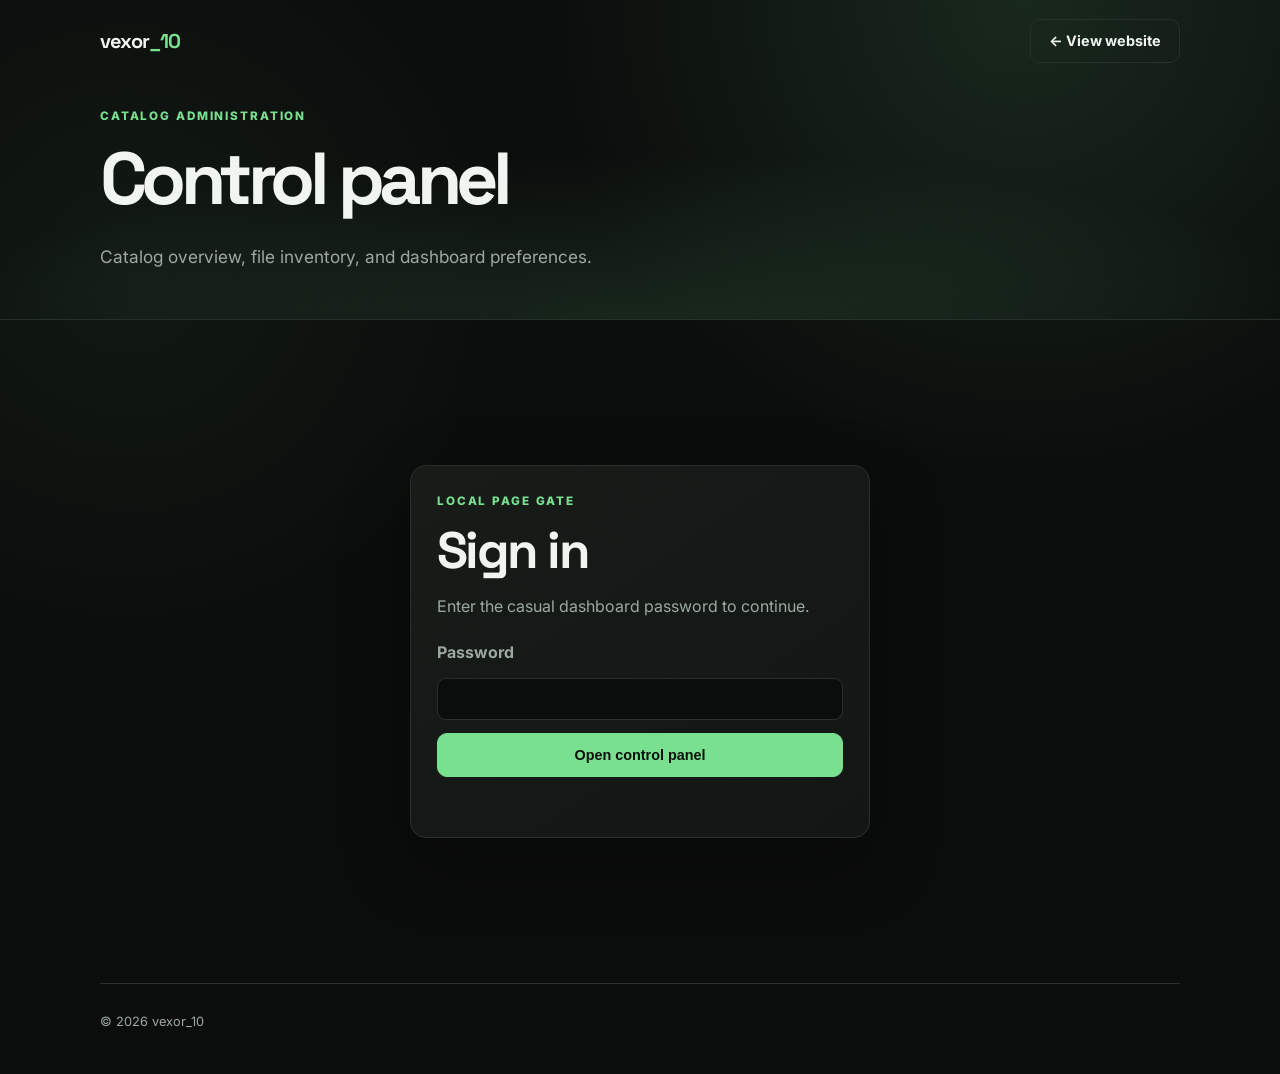
==== commit 6578aa75: "Redesign admin page as a catalog dashboard with live inventory and settings" ====
--- a/admin.html
+++ b/admin.html
@@ -3,235 +3,307 @@
 <head>
   <meta charset="utf-8">
   <meta name="viewport" content="width=device-width, initial-scale=1">
-  <meta name="description" content="Casual settings dashboard for the vexor_10 Minecraft catalog.">
+  <meta name="description" content="Minecraft catalog administration dashboard.">
   <meta name="robots" content="noindex, nofollow">
-  <title>Control Panel | vexor_10</title>
+  <title>Catalog Admin | vexor_10</title>
   <link rel="stylesheet" href="style.css">
   <style>
-    .panel-wrap { max-width: 1080px; margin: 0 auto; }
-    .panel-box { padding: clamp(22px, 4vw, 36px); border: 1px solid var(--line); border-radius: 20px; background: linear-gradient(145deg,var(--panel-2),var(--panel)); box-shadow: var(--shadow); }
-    .login-box { max-width: 480px; margin: 0 auto; }
-    .login-box form { display: grid; gap: 14px; margin-top: 20px; }
-    .login-box label { color: var(--muted); font-weight: 700; }
-    .login-box input, .settings-input { min-height: 46px; padding: 0 14px; border: 1px solid var(--line); border-radius: 10px; background: var(--panel); color: var(--text); font: inherit; }
-    .error { min-height: 1.4em; color: #ff9a9a; }
-    [hidden] { display: none !important; }
-    .dashboard-head { display:flex; justify-content:space-between; align-items:center; gap:18px; margin-bottom:24px; }
-    .dashboard-head p { color:var(--muted); margin:8px 0 0; }
-    .dash-nav { display:flex; flex-wrap:wrap; gap:8px; padding:8px; margin-bottom:24px; border:1px solid var(--line); border-radius:14px; background:rgba(255,255,255,.02); }
-    .dash-tab { border:1px solid transparent; border-radius:9px; padding:10px 14px; color:var(--muted); background:transparent; font:inherit; font-weight:700; cursor:pointer; }
-    .dash-tab[aria-selected="true"] { color:var(--text); background:var(--panel-2); border-color:var(--line); }
-    .dash-tab:focus-visible { outline:2px solid var(--accent); outline-offset:2px; }
-    .stats-grid { display:grid; grid-template-columns:repeat(3,minmax(0,1fr)); gap:14px; margin-bottom:22px; }
-    .stat-card { padding:18px; border:1px solid var(--line); border-radius:14px; background:rgba(255,255,255,.025); }
-    .stat-card span { display:block; color:var(--muted); font-size:.82rem; }
-    .stat-card strong { display:block; margin-top:7px; color:var(--accent); font:700 1.7rem "Space Grotesk",sans-serif; }
-    .dashboard-grid { display:grid; grid-template-columns:repeat(2,minmax(0,1fr)); gap:16px; }
-    .control-card { padding:22px; border:1px solid var(--line); border-radius:15px; background:rgba(255,255,255,.025); display:flex; flex-direction:column; min-height:210px; transition:border-color .2s,transform .2s; }
-    .control-card:hover { border-color:var(--accent); transform:translateY(-2px); }
-    .control-card .icon { color:var(--accent); font-size:1.5rem; }
-    .control-card h3 { margin:12px 0 8px; font-size:1.3rem; }
-    .control-card p { color:var(--muted); margin:0 0 12px; }
-    .folder-status { color:var(--muted); font-size:.8rem; margin-bottom:14px; }
-    .control-card .button { margin-top:auto; align-self:flex-start; }
-    .toolbar { display:flex; flex-wrap:wrap; align-items:center; gap:12px; margin:0 0 18px; }
-    .toolbar .settings-input { flex:1 1 220px; }
-    .status-line { color:var(--muted); font-size:.88rem; }
-    .preferences { display:grid; gap:14px; }
-    .preference-row { display:flex; justify-content:space-between; align-items:center; gap:16px; padding:18px 0; border-bottom:1px solid var(--line); }
-    .preference-row:last-child { border-bottom:0; }
-    .preference-row p { margin:5px 0 0; color:var(--muted); font-size:.88rem; }
-    .preference-row input { width:20px; height:20px; accent-color:var(--accent); flex:0 0 auto; }
-    .notice { margin-top:22px; padding:14px 16px; border-left:3px solid var(--accent); border-radius:8px; background:rgba(120,224,143,.08); color:var(--muted); }
+    :root { --admin-side:#101512; }
+    body { min-height:100vh; }
+    [hidden] { display:none !important; }
+    .login-wrap { max-width:460px; margin:55px auto; }
+    .login-card,.admin-card { padding:26px; border:1px solid var(--line); border-radius:16px; background:linear-gradient(145deg,var(--panel-2),var(--panel)); box-shadow:var(--shadow); }
+    .login-card form { display:grid; gap:13px; margin-top:20px; }
+    .login-card label { color:var(--muted); font-weight:700; }
+    .login-card input,.admin-input,.admin-select { width:100%; min-height:42px; padding:0 12px; border:1px solid var(--line); border-radius:9px; color:var(--text); background:var(--bg); font:inherit; }
+    .login-error { min-height:1.3em; color:#ff9a9a; }
+    .admin-shell { max-width:1240px; display:grid; grid-template-columns:220px minmax(0,1fr); gap:22px; align-items:start; }
+    .sidebar { position:sticky; top:18px; padding:18px 12px; border:1px solid var(--line); border-radius:16px; background:var(--admin-side); }
+    .side-brand { padding:8px 10px 20px; font:700 1.1rem "Space Grotesk",sans-serif; }
+    .side-brand span { color:var(--accent); }
+    .side-label { margin:12px 10px 8px; color:var(--muted); font-size:.68rem; font-weight:800; letter-spacing:.14em; text-transform:uppercase; }
+    .side-nav { display:grid; gap:5px; }
+    .side-nav button,.side-nav a { width:100%; padding:11px 12px; border:0; border-radius:9px; text-align:left; color:var(--muted); background:transparent; font:600 .88rem Inter,sans-serif; cursor:pointer; }
+    .side-nav button:hover,.side-nav a:hover,.side-nav button.active { color:var(--text); background:var(--panel-2); }
+    .side-nav button.active { box-shadow:inset 3px 0 var(--accent); }
+    .admin-main { min-width:0; }
+    .topbar { display:flex; justify-content:space-between; align-items:center; gap:15px; padding:5px 0 22px; }
+    .topbar p { margin:5px 0 0; color:var(--muted); font-size:.85rem; }
+    .top-actions { display:flex; gap:9px; align-items:center; }
+    .view { display:none; }
+    .view.active { display:block; }
+    .page-heading { display:flex; justify-content:space-between; align-items:end; gap:16px; margin:10px 0 20px; }
+    .page-heading p { color:var(--muted); margin:7px 0 0; }
+    .stats { display:grid; grid-template-columns:repeat(4,minmax(0,1fr)); gap:13px; margin-bottom:18px; }
+    .stat { padding:17px; border:1px solid var(--line); border-radius:13px; background:var(--panel); }
+    .stat span { color:var(--muted); font-size:.78rem; }
+    .stat strong { display:block; margin-top:8px; font:700 1.6rem "Space Grotesk",sans-serif; }
+    .stat small { color:var(--muted); }
+    .admin-card { padding:20px; margin-bottom:16px; }
+    .card-title { display:flex; align-items:center; justify-content:space-between; gap:12px; margin-bottom:15px; }
+    .card-title h3 { font-size:1.05rem; }
+    .quick-grid { display:grid; grid-template-columns:repeat(2,minmax(0,1fr)); gap:12px; }
+    .quick-item { padding:17px; border:1px solid var(--line); border-radius:12px; background:rgba(255,255,255,.02); }
+    .quick-item h3 { font-size:1rem; margin-bottom:8px; }
+    .quick-item p { color:var(--muted); font-size:.85rem; margin:0 0 14px; }
+    .toolbar { display:flex; flex-wrap:wrap; gap:10px; align-items:center; margin-bottom:14px; }
+    .toolbar .admin-input { flex:1 1 220px; }
+    .table-wrap { overflow:auto; border:1px solid var(--line); border-radius:12px; }
+    table { width:100%; border-collapse:collapse; min-width:610px; text-align:left; }
+    th,td { padding:12px 14px; border-bottom:1px solid var(--line); font-size:.84rem; }
+    th { color:var(--muted); font-size:.72rem; text-transform:uppercase; letter-spacing:.08em; }
+    td { color:var(--text); }
+    tbody tr:last-child td { border-bottom:0; }
+    .file-name { overflow-wrap:anywhere; font-weight:600; }
+    .pill { display:inline-block; padding:4px 8px; color:var(--accent); background:rgba(120,224,143,.09); border-radius:999px; font-size:.72rem; }
+    .muted { color:var(--muted); }
+    .notice { padding:13px 15px; margin-top:14px; border-left:3px solid var(--accent); border-radius:8px; background:rgba(120,224,143,.07); color:var(--muted); font-size:.84rem; }
     .notice strong { color:var(--text); }
-    .compact .control-card { min-height:165px; padding:16px; }
+    .setting-row { display:flex; justify-content:space-between; align-items:center; gap:18px; padding:16px 0; border-bottom:1px solid var(--line); }
+    .setting-row:last-child { border-bottom:0; }
+    .setting-row p { margin:5px 0 0; color:var(--muted); font-size:.84rem; }
+    .setting-row input[type=checkbox] { width:19px; height:19px; accent-color:var(--accent); }
+    .setting-row select { width:auto; min-width:150px; }
+    .empty { color:var(--muted); padding:22px; text-align:center; }
+    .toast { position:fixed; right:20px; bottom:20px; z-index:20; padding:12px 16px; border:1px solid var(--line); border-radius:10px; background:var(--panel-2); color:var(--text); box-shadow:var(--shadow); }
+    .compact .admin-card { padding:14px; }
     .reduced-motion *, .reduced-motion *::before, .reduced-motion *::after { scroll-behavior:auto !important; animation-duration:.01ms !important; transition-duration:.01ms !important; }
-    @media(max-width:650px) { .dashboard-grid,.stats-grid { grid-template-columns:1fr; } .dashboard-head { align-items:flex-start; flex-direction:column; } }
+    @media(max-width:850px) { .admin-shell { grid-template-columns:1fr; } .sidebar { position:static; } .side-nav { grid-template-columns:repeat(4,minmax(0,1fr)); } .side-nav button,.side-nav a { text-align:center; padding:10px 5px; } .stats { grid-template-columns:repeat(2,minmax(0,1fr)); } }
+    @media(max-width:560px) { .side-nav { grid-template-columns:repeat(2,minmax(0,1fr)); } .quick-grid { grid-template-columns:1fr; } .topbar,.page-heading { align-items:flex-start; flex-direction:column; } .top-actions { width:100%; } }
   </style>
 </head>
 <body>
-  <header class="hero" style="min-height:320px">
-    <nav class="nav wrap" aria-label="Control panel navigation">
-      <a class="brand" href="./">vexor<span>_10</span></a>
-      <a class="button secondary" href="./">← Website</a>
-    </nav>
-    <div class="hero-content wrap" style="padding-top:35px">
-      <p class="eyebrow">PRIVATE-BY-LINK CONTROL PANEL</p>
-      <h1 style="font-size:clamp(3rem,8vw,5rem)">Dashboard</h1>
-      <p class="subtitle">Manage your file library, check folder contents, and adjust this dashboard.</p>
+  <header class="hero" style="min-height:250px">
+    <nav class="nav wrap" aria-label="Admin navigation"><a class="brand" href="./">vexor<span>_10</span></a><a class="button secondary" href="./">← View website</a></nav>
+    <div class="hero-content wrap" style="padding-top:25px;padding-bottom:48px"><p class="eyebrow">CATALOG ADMINISTRATION</p><h1 style="font-size:clamp(2.8rem,7vw,4.6rem)">Control panel</h1><p class="subtitle" style="margin-bottom:0">Catalog overview, file inventory, and dashboard preferences.</p></div>
+  </header>
+
+  <main class="wrap section">
+    <section id="login-panel" class="login-wrap login-card">
+      <p class="eyebrow">LOCAL PAGE GATE</p><h2>Sign in</h2><p class="muted">Enter the casual dashboard password to continue.</p>
+      <form id="login-form"><label for="password">Password</label><input id="password" type="password" autocomplete="current-password" required><button class="button primary" type="submit">Open control panel</button><span id="login-error" class="login-error" role="alert"></span></form>
+    </section>
+
+    <div id="admin-app" class="admin-shell" hidden>
+      <aside class="sidebar">
+        <div class="side-brand">vexor<span>_10</span> <span style="color:var(--muted);font:500 .72rem Inter,sans-serif">ADMIN</span></div>
+        <p class="side-label">Workspace</p>
+        <nav class="side-nav" aria-label="Admin sections">
+          <button type="button" class="active" data-view="overview">▦ &nbsp; Overview</button>
+          <button type="button" data-view="inventory">▤ &nbsp; Inventory</button>
+          <button type="button" data-view="categories">◫ &nbsp; Categories</button>
+          <button type="button" data-view="settings">⚙ &nbsp; Settings</button>
+          <a href="./">↗ &nbsp; Public website</a>
+        </nav>
+        <p class="side-label">Session</p><div class="side-nav"><button id="logout" type="button">⇥ &nbsp; Log out</button></div>
+      </aside>
+
+      <div class="admin-main">
+        <div class="topbar"><div><strong id="top-title">Overview</strong><p id="top-date"></p></div><div class="top-actions"><button id="refresh" class="button secondary" type="button">↻ Refresh data</button></div></div>
+
+        <section id="view-overview" class="view active">
+          <div class="page-heading"><div><p class="eyebrow">YOUR LIBRARY</p><h2>Overview</h2><p>Live summary from the public category folders.</p></div></div>
+          <div class="stats">
+            <article class="stat"><span>Total files</span><strong id="total-files">—</strong><small>Across all categories</small></article>
+            <article class="stat"><span>Categories</span><strong>5</strong><small>Configured folders</small></article>
+            <article class="stat"><span>Last sync</span><strong id="sync-time" style="font-size:1.05rem">Not synced</strong><small id="sync-state">Waiting to check</small></article>
+            <article class="stat"><span>Storage source</span><strong style="font-size:1rem">GitHub folders</strong><small>No Releases</small></article>
+          </div>
+          <section class="admin-card"><div class="card-title"><h3>Quick actions</h3><span class="muted">Common tasks</span></div><div class="quick-grid">
+            <article class="quick-item"><h3>Browse inventory</h3><p>Search uploaded files and check which category they belong to.</p><button class="button secondary" type="button" data-goto="inventory">Open inventory →</button></article>
+            <article class="quick-item"><h3>Add content</h3><p>Open a category folder. GitHub handles the upload and commit.</p><button class="button secondary" type="button" data-goto="categories">Choose category →</button></article>
+          </div></section>
+          <section class="admin-card"><div class="card-title"><h3>Category summary</h3><button class="button secondary" type="button" data-goto="categories">Manage categories</button></div><div id="summary-list" class="muted">Use Refresh data to load folder summaries.</div></section>
+        </section>
+
+        <section id="view-inventory" class="view">
+          <div class="page-heading"><div><p class="eyebrow">CONTENT</p><h2>File inventory</h2><p>Browse files currently listed in the category folders.</p></div></div>
+          <section class="admin-card"><div class="toolbar"><input id="inventory-search" class="admin-input" type="search" placeholder="Search file names…" aria-label="Search inventory"><select id="category-filter" class="admin-select" aria-label="Filter by category"><option value="">All categories</option><option>schematics</option><option>resource-packs</option><option>shaderpacks</option><option>xaero-maps</option><option>modpacks</option></select></div><div class="table-wrap"><table><thead><tr><th>File name</th><th>Category</th><th>Size</th><th>Action</th></tr></thead><tbody id="inventory-body"><tr><td class="empty" colspan="4">Refresh data to load inventory.</td></tr></tbody></table></div></section>
+        </section>
+
+        <section id="view-categories" class="view">
+          <div class="page-heading"><div><p class="eyebrow">LIBRARY STRUCTURE</p><h2>Categories</h2><p>Configured storage folders and their public catalog pages.</p></div></div>
+          <div class="dashboard-grid">
+            <article class="admin-card"><span class="pill">BUILD FILES</span><h3 style="margin:12px 0 8px">Schematics</h3><p class="muted">Folder: <code>schematics/</code></p><p class="muted" data-category-count="schematics">Not synced</p><a class="button primary" target="_blank" rel="noopener noreferrer" href="https://github.com/Shoaib-Ur-Rahman/Minecraft_Files/tree/main/schematics">Open folder ↗</a></article>
+            <article class="admin-card"><span class="pill">LOOK & FEEL</span><h3 style="margin:12px 0 8px">Resource packs</h3><p class="muted">Folder: <code>resource-packs/</code></p><p class="muted" data-category-count="resource-packs">Not synced</p><a class="button primary" target="_blank" rel="noopener noreferrer" href="https://github.com/Shoaib-Ur-Rahman/Minecraft_Files/tree/main/resource-packs">Open folder ↗</a></article>
+            <article class="admin-card"><span class="pill">GRAPHICS</span><h3 style="margin:12px 0 8px">Shaderpacks</h3><p class="muted">Folder: <code>shaderpacks/</code></p><p class="muted" data-category-count="shaderpacks">Not synced</p><a class="button primary" target="_blank" rel="noopener noreferrer" href="https://github.com/Shoaib-Ur-Rahman/Minecraft_Files/tree/main/shaderpacks">Open folder ↗</a></article>
+            <article class="admin-card"><span class="pill">WORLD DATA</span><h3 style="margin:12px 0 8px">Xaero maps</h3><p class="muted">Folder: <code>xaero-maps/</code></p><p class="muted" data-category-count="xaero-maps">Not synced</p><a class="button primary" target="_blank" rel="noopener noreferrer" href="https://github.com/Shoaib-Ur-Rahman/Minecraft_Files/tree/main/xaero-maps">Open folder ↗</a></article>
+            <article class="admin-card"><span class="pill">MODDED GAME</span><h3 style="margin:12px 0 8px">Modpacks</h3><p class="muted">Folder: <code>modpacks/</code></p><p class="muted" data-category-count="modpacks">Not synced</p><a class="button primary" target="_blank" rel="noopener noreferrer" href="https://github.com/Shoaib-Ur-Rahman/Minecraft_Files/tree/main/modpacks">Open folder ↗</a></article>
+          </div>
+          <p class="notice"><strong>Upload workflow:</strong> open a folder, choose GitHub’s “Add file → Upload files,” then commit. Inventory updates when refreshed.</p>
+        </section>
+
+        <section id="view-settings" class="view">
+          <div class="page-heading"><div><p class="eyebrow">PREFERENCES</p><h2>Dashboard settings</h2><p>These preferences affect this browser only.</p></div></div>
+          <section class="admin-card">
+            <div class="setting-row"><span><strong>Compact layout</strong><p>Reduce spacing in dashboard panels.</p></span><input id="compact-setting" type="checkbox" aria-label="Compact layout"></div>
+            <div class="setting-row"><span><strong>Reduce motion</strong><p>Minimize transitions and smooth scrolling.</p></span><input id="motion-setting" type="checkbox" aria-label="Reduce motion"></div>
+            <div class="setting-row"><span><strong>Default section</strong><p>Choose the first dashboard section after sign-in.</p></span><select id="default-view" class="admin-select"><option value="overview">Overview</option><option value="inventory">Inventory</option><option value="categories">Categories</option></select></div>
+            <div class="toolbar" style="margin-top:20px"><button id="save-settings" class="button primary" type="button">Save preferences</button><button id="reset-settings" class="button secondary" type="button">Reset</button><span id="settings-saved" class="muted" aria-live="polite"></span></div>
+          </section>
+          <section class="admin-card"><div class="card-title"><h3>About this dashboard</h3></div><p class="muted">This page reads public folder contents and provides navigation shortcuts. Uploads and repository permissions are handled by GitHub; these browser settings do not modify the public website.</p></section>
+        </section>
+        <p class="notice"><strong>Security note:</strong> the casual password check is client-side and visible in the page source. It only hides this dashboard UI; it does not secure public files or GitHub uploads.</p>
+      </div>
     </div>
-  </header>
-
-  <main class="wrap section panel-wrap">
-    <section id="login-panel" class="panel-box login-box">
-      <p class="eyebrow">SIGN IN</p>
-      <h2>Welcome back</h2>
-      <p style="color:var(--muted)">Enter the casual page password to open your controls.</p>
-      <form id="login-form">
-        <label for="panel-password">Password</label>
-        <input id="panel-password" type="password" autocomplete="current-password" required>
-        <button class="button primary" type="submit">Open dashboard</button>
-        <span id="login-error" class="error" role="alert"></span>
-      </form>
-    </section>
-
-    <section id="dashboard" class="panel-box" hidden>
-      <div class="dashboard-head">
-        <div><p class="eyebrow">LIBRARY CONTROLS</p><h2>Manage your files</h2><p>Choose an area below to manage your catalog.</p></div>
-        <button id="logout" class="button secondary" type="button">Log out</button>
-      </div>
-
-      <nav class="dash-nav" role="tablist" aria-label="Dashboard sections">
-        <button class="dash-tab" type="button" role="tab" id="tab-overview" aria-controls="section-overview" aria-selected="true" data-tab="overview">Overview</button>
-        <button class="dash-tab" type="button" role="tab" id="tab-uploads" aria-controls="section-uploads" aria-selected="false" data-tab="uploads">File folders</button>
-        <button class="dash-tab" type="button" role="tab" id="tab-preferences" aria-controls="section-preferences" aria-selected="false" data-tab="preferences">Preferences</button>
-      </nav>
-
-      <section id="section-overview" role="tabpanel" aria-labelledby="tab-overview">
-        <div class="stats-grid">
-          <article class="stat-card"><span>Category folders</span><strong>5</strong></article>
-          <article class="stat-card"><span>Files found</span><strong id="files-total">—</strong></article>
-          <article class="stat-card"><span>Last checked</span><strong id="last-checked" style="font-size:1rem">Not checked</strong></article>
-        </div>
-        <div class="toolbar"><button id="refresh-folders" class="button primary" type="button">↻ Check folders</button><a class="button secondary" href="./">View public website ↗</a><span id="refresh-status" class="status-line" aria-live="polite">Folder counts load when checked.</span></div>
-        <h3 style="margin:26px 0 14px">Quick actions</h3>
-        <div class="dashboard-grid">
-          <article class="control-card"><span class="icon" aria-hidden="true">⬆</span><h3>Upload a file</h3><p>Open the correct category folder and use GitHub’s “Add file → Upload files”.</p><button class="button secondary" type="button" data-open-tab="uploads">Choose a folder →</button></article>
-          <article class="control-card"><span class="icon" aria-hidden="true">◉</span><h3>Check the catalog</h3><p>Open the public page and confirm the file appears in its category.</p><a class="button secondary" href="./">Preview website ↗</a></article>
-        </div>
-      </section>
-
-      <section id="section-uploads" role="tabpanel" aria-labelledby="tab-uploads" hidden>
-        <div class="toolbar"><input id="folder-search" class="settings-input" type="search" placeholder="Filter categories…" aria-label="Filter upload categories"><span class="status-line">Select a folder, upload, then commit on GitHub.</span></div>
-        <div class="dashboard-grid" id="folder-grid">
-          <article class="control-card" data-category="schematics"><span class="icon" aria-hidden="true">▦</span><h3>Schematics</h3><p>Build files and optional preview images.</p><span class="folder-status" data-count="schematics">Count not checked</span><a class="button primary" href="https://github.com/Shoaib-Ur-Rahman/Minecraft_Files/tree/main/schematics" target="_blank" rel="noopener noreferrer">Open folder ↗</a></article>
-          <article class="control-card" data-category="resource packs"><span class="icon" aria-hidden="true">▧</span><h3>Resource packs</h3><p>Resource and texture packs.</p><span class="folder-status" data-count="resource-packs">Count not checked</span><a class="button primary" href="https://github.com/Shoaib-Ur-Rahman/Minecraft_Files/tree/main/resource-packs" target="_blank" rel="noopener noreferrer">Open folder ↗</a></article>
-          <article class="control-card" data-category="shaderpacks"><span class="icon" aria-hidden="true">✦</span><h3>Shaderpacks</h3><p>Shader files and related previews.</p><span class="folder-status" data-count="shaderpacks">Count not checked</span><a class="button primary" href="https://github.com/Shoaib-Ur-Rahman/Minecraft_Files/tree/main/shaderpacks" target="_blank" rel="noopener noreferrer">Open folder ↗</a></article>
-          <article class="control-card" data-category="xaero maps"><span class="icon" aria-hidden="true">⌖</span><h3>Xaero map files</h3><p>Zip map folders before uploading; only share world data meant to be public.</p><span class="folder-status" data-count="xaero-maps">Count not checked</span><a class="button primary" href="https://github.com/Shoaib-Ur-Rahman/Minecraft_Files/tree/main/xaero-maps" target="_blank" rel="noopener noreferrer">Open folder ↗</a></article>
-          <article class="control-card" data-category="modpacks"><span class="icon" aria-hidden="true">⚙</span><h3>Modpacks</h3><p>Pack files and version information.</p><span class="folder-status" data-count="modpacks">Count not checked</span><a class="button primary" href="https://github.com/Shoaib-Ur-Rahman/Minecraft_Files/tree/main/modpacks" target="_blank" rel="noopener noreferrer">Open folder ↗</a></article>
-        </div>
-      </section>
-
-      <section id="section-preferences" role="tabpanel" aria-labelledby="tab-preferences" hidden>
-        <h3>Dashboard preferences</h3>
-        <p style="color:var(--muted)">These options apply only in this browser and do not change the public website.</p>
-        <div class="preferences">
-          <label class="preference-row"><span><strong>Compact folder cards</strong><p>Use a tighter layout in the folder controls.</p></span><input id="compact-toggle" type="checkbox"></label>
-          <label class="preference-row"><span><strong>Reduce motion</strong><p>Turn off most decorative transitions in this dashboard.</p></span><input id="motion-toggle" type="checkbox"></label>
-        </div>
-        <div class="toolbar" style="margin-top:24px"><button id="reset-preferences" class="button secondary" type="button">Reset dashboard preferences</button></div>
-      </section>
-
-      <p class="notice"><strong>Note:</strong> this is a lightweight browser dashboard. Its password check is client-side and visible in the page source; it is not real security. GitHub account permissions control who can upload to the public files repository.</p>
-    </section>
   </main>
+  <div id="toast" class="toast" role="status" hidden></div>
   <footer class="footer wrap"><span>© 2026 vexor_10</span></footer>
 
   <script>
-    // Simple client-side convenience check only; not authentication.
+    // Convenience gate only, not authentication. Public client-side code is inspectable.
     const DASHBOARD_PASSWORD = 'vexor10';
+    const categories = ['schematics', 'resource-packs', 'shaderpacks', 'xaero-maps', 'modpacks'];
+    const labels = { schematics:'Schematics', 'resource-packs':'Resource packs', shaderpacks:'Shaderpacks', 'xaero-maps':'Xaero maps', modpacks:'Modpacks' };
+    const sessionKey = 'vexor_dashboard_open';
+    const prefsKey = 'vexor_admin_preferences';
+    let allFiles = [];
+    let toastTimer;
+
     const loginPanel = document.querySelector('#login-panel');
-    const dashboard = document.querySelector('#dashboard');
-    const sessionKey = 'vexor_dashboard_open';
-    const preferenceKey = 'vexor_dashboard_preferences';
-    const categories = ['schematics', 'resource-packs', 'shaderpacks', 'xaero-maps', 'modpacks'];
-
-    function showDashboard() {
+    const app = document.querySelector('#admin-app');
+    const toast = document.querySelector('#toast');
+
+    function notify(message) {
+      toast.textContent = message;
+      toast.hidden = false;
+      clearTimeout(toastTimer);
+      toastTimer = setTimeout(() => { toast.hidden = true; }, 2600);
+    }
+
+    function readPrefs() {
+      try { return JSON.parse(localStorage.getItem(prefsKey) || '{}'); } catch (_) { return {}; }
+    }
+
+    function openApp() {
       loginPanel.hidden = true;
-      dashboard.hidden = false;
+      app.hidden = false;
       sessionStorage.setItem(sessionKey, 'yes');
-    }
-
-    function selectTab(name) {
-      document.querySelectorAll('.dash-tab').forEach((tab) => {
-        const selected = tab.dataset.tab === name;
-        tab.setAttribute('aria-selected', String(selected));
-        tab.tabIndex = selected ? 0 : -1;
-      });
-      document.querySelectorAll('[role="tabpanel"]').forEach((panel) => {
-        panel.hidden = panel.id !== `section-${name}`;
-      });
-    }
-
-    function loadPreferences() {
-      let prefs = {};
-      try { prefs = JSON.parse(localStorage.getItem(preferenceKey) || '{}'); } catch (_) { prefs = {}; }
-      document.querySelector('#compact-toggle').checked = Boolean(prefs.compact);
-      document.querySelector('#motion-toggle').checked = Boolean(prefs.reduceMotion);
-      document.querySelector('#folder-grid').classList.toggle('compact', Boolean(prefs.compact));
-      document.body.classList.toggle('reduced-motion', Boolean(prefs.reduceMotion));
-    }
-
-    function savePreferences() {
-      const prefs = {
-        compact: document.querySelector('#compact-toggle').checked,
-        reduceMotion: document.querySelector('#motion-toggle').checked
-      };
-      localStorage.setItem(preferenceKey, JSON.stringify(prefs));
-      loadPreferences();
-    }
-
-    async function refreshFolderCounts() {
-      const button = document.querySelector('#refresh-folders');
-      const status = document.querySelector('#refresh-status');
+      applyPrefs();
+      refreshData();
+    }
+
+    function showView(name) {
+      document.querySelectorAll('.view').forEach((view) => view.classList.toggle('active', view.id === `view-${name}`));
+      document.querySelectorAll('[data-view]').forEach((button) => button.classList.toggle('active', button.dataset.view === name));
+      document.querySelector('#top-title').textContent = ({ overview:'Overview', inventory:'File inventory', categories:'Categories', settings:'Dashboard settings' })[name] || 'Overview';
+    }
+
+    function formatBytes(size) {
+      if (!Number.isFinite(size) || size <= 0) return '—';
+      const units = ['B','KB','MB','GB']; let value = size; let i = 0;
+      while (value >= 1024 && i < units.length - 1) { value /= 1024; i++; }
+      return `${value.toFixed(i ? 1 : 0)} ${units[i]}`;
+    }
+
+    function escapeHtml(value) {
+      return String(value).replace(/[&<>"']/g, (c) => ({'&':'&amp;','<':'&lt;','>':'&gt;','"':'&quot;',"'":'&#39;'}[c]));
+    }
+
+    async function refreshData() {
+      const button = document.querySelector('#refresh');
       button.disabled = true;
-      status.textContent = 'Checking public folders…';
-      let total = 0;
+      button.textContent = '↻ Syncing…';
+      document.querySelector('#sync-state').textContent = 'Checking public folders';
       try {
-        const results = await Promise.all(categories.map(async (category) => {
-          const response = await fetch(`https://api.github.com/repos/Shoaib-Ur-Rahman/Minecraft_Files/contents/${category}?ref=main`, { headers: { Accept: 'application/vnd.github+json' } });
-          if (!response.ok) throw new Error('Folder check failed');
-          const contents = await response.json();
-          const count = contents.filter((item) => item.type === 'file' && item.name.toLowerCase() !== 'readme.md').length;
-          document.querySelector(`[data-count="${category}"]`).textContent = `${count} file${count === 1 ? '' : 's'} found`;
-          return count;
+        const groups = await Promise.all(categories.map(async (category) => {
+          const response = await fetch(`https://api.github.com/repos/Shoaib-Ur-Rahman/Minecraft_Files/contents/${category}?ref=main`, { headers:{Accept:'application/vnd.github+json'} });
+          if (!response.ok) throw new Error(`Could not read ${category}`);
+          const items = await response.json();
+          return items.filter((item) => item.type === 'file' && item.name.toLowerCase() !== 'readme.md').map((item) => ({...item, category}));
         }));
-        total = results.reduce((sum, count) => sum + count, 0);
-        document.querySelector('#files-total').textContent = total;
-        document.querySelector('#last-checked').textContent = new Date().toLocaleTimeString([], { hour: 'numeric', minute: '2-digit' });
-        status.textContent = 'Folder status updated.';
-      } catch (_) {
-        status.textContent = 'Could not check every folder. They may still be opened directly.';
+        allFiles = groups.flat();
+        document.querySelector('#total-files').textContent = allFiles.length;
+        document.querySelector('#sync-time').textContent = new Date().toLocaleTimeString([], {hour:'numeric',minute:'2-digit'});
+        document.querySelector('#sync-state').textContent = 'Connected';
+        renderInventory();
+        renderSummary(groups);
+        categories.forEach((category, i) => {
+          const count = groups[i].length;
+          const node = document.querySelector(`[data-category-count="${category}"]`);
+          if (node) node.textContent = `${count} file${count === 1 ? '' : 's'}`;
+        });
+      } catch (error) {
+        document.querySelector('#sync-state').textContent = 'Could not connect';
+        document.querySelector('#summary-list').textContent = 'Could not load folder data. Try refreshing later.';
+        notify('Folder check failed. Please try again.');
       } finally {
         button.disabled = false;
+        button.textContent = '↻ Refresh data';
       }
     }
 
-    if (sessionStorage.getItem(sessionKey) === 'yes') showDashboard();
-    loadPreferences();
+    function renderSummary(groups) {
+      document.querySelector('#summary-list').innerHTML = `<div class="quick-grid">${groups.map((files, i) => `<div class="quick-item"><h3>${escapeHtml(labels[categories[i]])}</h3><p>${files.length} file${files.length === 1 ? '' : 's'}</p><button type="button" class="button secondary" data-category-view="${categories[i]}">View files →</button></div>`).join('')}</div>`;
+      document.querySelectorAll('[data-category-view]').forEach((button) => button.addEventListener('click', () => {
+        document.querySelector('#category-filter').value = button.dataset.categoryView;
+        showView('inventory');
+        renderInventory();
+      }));
+    }
+
+    function renderInventory() {
+      const query = document.querySelector('#inventory-search').value.trim().toLowerCase();
+      const category = document.querySelector('#category-filter').value;
+      const filtered = allFiles.filter((file) => file.name.toLowerCase().includes(query) && (!category || file.category === category));
+      const body = document.querySelector('#inventory-body');
+      if (!filtered.length) {
+        body.innerHTML = `<tr><td class="empty" colspan="4">${allFiles.length ? 'No matching files.' : 'No files loaded. Refresh data to check folders.'}</td></tr>`;
+        return;
+      }
+      body.innerHTML = filtered.map((file) => `<tr><td class="file-name">${escapeHtml(file.name)}</td><td><span class="pill">${escapeHtml(labels[file.category])}</span></td><td>${formatBytes(file.size)}</td><td><a href="${escapeHtml(file.html_url)}" target="_blank" rel="noopener noreferrer">Open ↗</a></td></tr>`).join('');
+    }
+
+    function applyPrefs() {
+      const prefs = readPrefs();
+      document.body.classList.toggle('compact-admin', Boolean(prefs.compact));
+      document.body.classList.toggle('reduced-motion', Boolean(prefs.reduceMotion));
+      document.querySelector('#compact-setting').checked = Boolean(prefs.compact);
+      document.querySelector('#motion-setting').checked = Boolean(prefs.reduceMotion);
+      document.querySelector('#default-view').value = prefs.defaultView || 'overview';
+    }
+
+    document.querySelector('#top-date').textContent = new Date().toLocaleDateString([], {weekday:'long',month:'long',day:'numeric'});
+    if (sessionStorage.getItem(sessionKey) === 'yes') openApp();
 
     document.querySelector('#login-form').addEventListener('submit', (event) => {
       event.preventDefault();
-      const entered = document.querySelector('#panel-password').value;
-      if (entered === DASHBOARD_PASSWORD) {
+      if (document.querySelector('#password').value === DASHBOARD_PASSWORD) {
         document.querySelector('#login-error').textContent = '';
-        showDashboard();
-      } else {
-        document.querySelector('#login-error').textContent = 'Incorrect password. Try again.';
-      }
+        openApp();
+        showView(readPrefs().defaultView || 'overview');
+      } else document.querySelector('#login-error').textContent = 'Incorrect password. Try again.';
     });
 
     document.querySelector('#logout').addEventListener('click', () => {
       sessionStorage.removeItem(sessionKey);
-      dashboard.hidden = true;
+      app.hidden = true;
       loginPanel.hidden = false;
-      document.querySelector('#panel-password').value = '';
+      document.querySelector('#password').value = '';
     });
 
-    document.querySelectorAll('.dash-tab').forEach((tab) => tab.addEventListener('click', () => selectTab(tab.dataset.tab)));
-    document.querySelectorAll('[data-open-tab]').forEach((button) => button.addEventListener('click', () => selectTab(button.dataset.openTab)));
-    document.querySelector('#refresh-folders').addEventListener('click', refreshFolderCounts);
-    document.querySelector('#folder-search').addEventListener('input', (event) => {
-      const query = event.target.value.trim().toLowerCase();
-      document.querySelectorAll('#folder-grid [data-category]').forEach((card) => {
-        card.hidden = !card.dataset.category.includes(query);
-      });
+    document.querySelectorAll('[data-view]').forEach((button) => button.addEventListener('click', () => showView(button.dataset.view)));
+    document.querySelectorAll('[data-goto]').forEach((button) => button.addEventListener('click', () => showView(button.dataset.goto)));
+    document.querySelector('#refresh').addEventListener('click', refreshData);
+    document.querySelector('#inventory-search').addEventListener('input', renderInventory);
+    document.querySelector('#category-filter').addEventListener('change', renderInventory);
+
+    document.querySelector('#save-settings').addEventListener('click', () => {
+      const prefs = {
+        compact: document.querySelector('#compact-setting').checked,
+        reduceMotion: document.querySelector('#motion-setting').checked,
+        defaultView: document.querySelector('#default-view').value
+      };
+      localStorage.setItem(prefsKey, JSON.stringify(prefs));
+      applyPrefs();
+      document.querySelector('#settings-saved').textContent = 'Saved in this browser.';
+      notify('Preferences saved.');
     });
-    document.querySelector('#compact-toggle').addEventListener('change', savePreferences);
-    document.querySelector('#motion-toggle').addEventListener('change', savePreferences);
-    document.querySelector('#reset-preferences').addEventListener('click', () => {
-      localStorage.removeItem(preferenceKey);
-      loadPreferences();
+    document.querySelector('#reset-settings').addEventListener('click', () => {
+      localStorage.removeItem(prefsKey);
+      applyPrefs();
+      document.querySelector('#settings-saved').textContent = 'Defaults restored.';
+      notify('Preferences reset.');
     });
   </script>
 </body>
